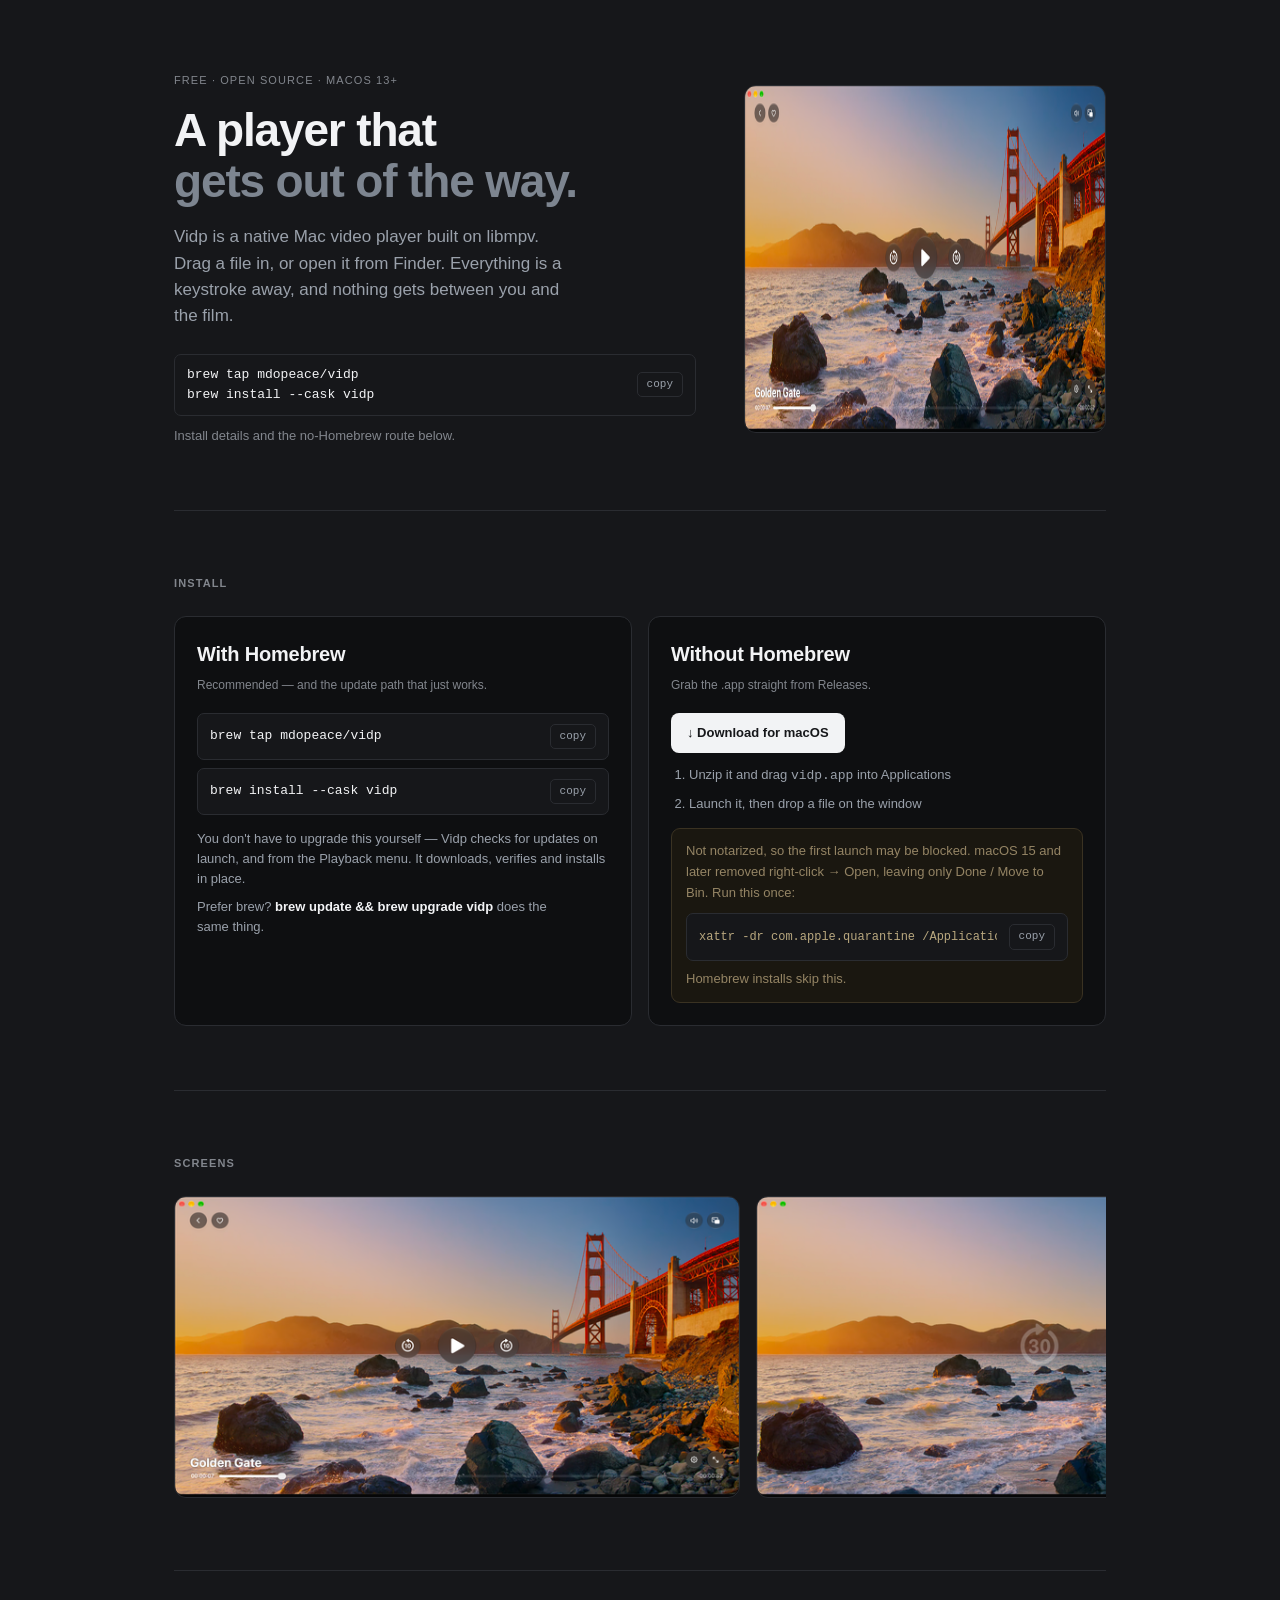
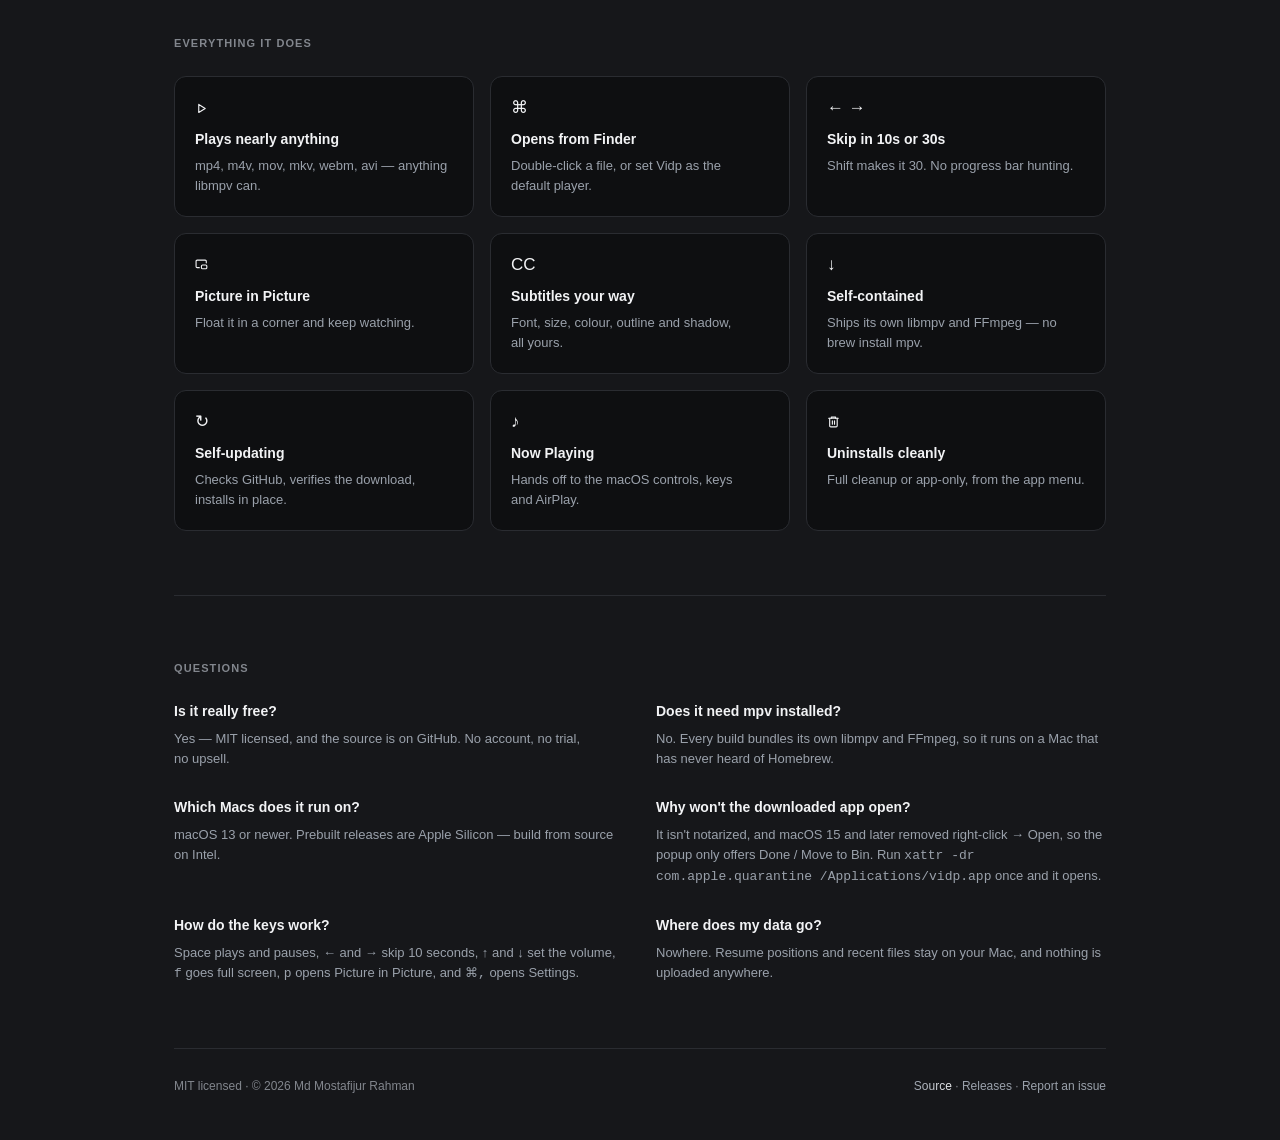
==== docs/index.html @ f97b8557 "Draw play and PiP glyphs as icons, at QuickTodo's 12.9px SVG size" ====
<!doctype html>
<html lang="en">
  <head>
    <meta charset="utf-8" />
    <meta name="viewport" content="width=device-width, initial-scale=1" />
    <title>Vidp — a video player built on libmpv</title>
    <meta
      name="description"
      content="Vidp is a free, open-source video player for macOS 13+. Keyboard-driven, built on libmpv, and it plays nearly anything mpv can. Native AppKit, no Electron."
    />
    <meta name="theme-color" content="#16171a" />
    <link rel="icon" href="icon.png" />
    <meta property="og:type" content="website" />
    <meta
      property="og:title"
      content="Vidp — a video player built on libmpv"
    />
    <meta
      property="og:description"
      content="Native AppKit video player for macOS. Drag a file in, or open it from Finder. mp4, mkv, webm, mov, avi."
    />
    <meta
      property="og:image"
      content="https://mdopeace.github.io/vidp/social.png"
    />
    <meta property="og:image:width" content="1200" />
    <meta property="og:image:height" content="630" />
    <meta
      name="twitter:image"
      content="https://mdopeace.github.io/vidp/social.png"
    />
    <meta name="twitter:card" content="summary_large_image" />
    <style>
      :root {
        --bg: #16171a;
        --panel: #0e0f11;
        --line: #2a2c31;
        --text: #f2f3f5;
        --muted: #9aa1ab;
        --faint: #82868d; /* 4.84:1 on --bg */
        --amber-bg: #1a1710;
        --amber-line: #3a3222;
        --amber: #948464; /* 4.89:1 on --amber-bg */
        --maxw: 980px;
      }
      * {
        box-sizing: border-box;
      }
      html {
        -webkit-text-size-adjust: 100%;
      }
      body {
        margin: 0;
        background: var(--bg);
        color: var(--text);
        font-family:
          -apple-system, BlinkMacSystemFont, "SF Pro Text", "Helvetica Neue",
          sans-serif;
        font-size: 16px;
        line-height: 1.55;
        -webkit-font-smoothing: antialiased;
      }
      .wrap {
        max-width: var(--maxw);
        margin: 0 auto;
        padding: 0 24px;
      }
      section {
        padding: 64px 0;
        border-top: 1px solid var(--line);
      }
      .lbl {
        font-size: 11px;
        font-weight: 600;
        text-transform: uppercase;
        letter-spacing: 0.1em;
        color: var(--faint);
        margin: 0 0 24px;
      }
      h1 {
        font-size: clamp(32px, 5vw, 46px);
        font-weight: 700;
        letter-spacing: -0.025em;
        line-height: 1.1;
        margin: 0;
      }
      /* The line break is the design: "A player that" white, "gets out of the
     way." grey, each on its own line. Forcing it at the <em> also keeps the
     colour change aligned with the break. */
      h1 em {
        display: block;
        font-style: normal;
        color: #7d8590;
      }
      /* Headlines get balanced; body copy gets pretty. Short paragraphs (tile
     and FAQ blurbs) would look cramped if forced to balance. */
      p,
      li {
        text-wrap: pretty;
      }
      code {
        overflow-wrap: anywhere;
      }
      h2 {
        font-size: 20px;
        font-weight: 650;
        margin: 0 0 6px;
        letter-spacing: -0.01em;
      }
      code,
      .cmd {
        font-family: ui-monospace, SFMono-Regular, Menlo, monospace;
      }

      /* hero */
      .hero {
        display: flex;
        gap: 48px;
        align-items: center;
        padding: 72px 0 64px;
      }
      .hero-copy {
        flex: 1.1;
        min-width: 0;
      }
      .hero-shot {
        flex: 0 1 auto;
        min-width: 0;
      }
      .eyebrow {
        font-size: 11px;
        text-transform: uppercase;
        letter-spacing: 0.1em;
        color: var(--faint);
        margin: 0 0 16px;
      }
      .sub {
        font-size: 17px;
        color: var(--muted);
        margin: 18px 0 0;
        max-width: 42ch;
      }
      .shot {
        background: var(--panel);
        border: 1px solid var(--line);
        border-radius: 12px;
        overflow: hidden;
      }
      .shot img {
        display: block;
        width: 100%;
        height: auto;
        max-width: 360px;
        margin: 0 auto;
      }

      /* install */
      .install {
        display: grid;
        grid-template-columns: 1fr 1fr;
        gap: 16px;
      }
      .card {
        background: var(--panel);
        border: 1px solid var(--line);
        border-radius: 12px;
        padding: 22px;
        /* Grid items default to min-width:auto, which locks the track to the
       nowrap command's width and pushes the card past the viewport. */
        min-width: 0;
      }
      .card .tag {
        font-size: 12px;
        color: var(--faint);
        margin: 0 0 18px;
      }
      .cmd {
        background: var(--bg);
        border: 1px solid var(--line);
        border-radius: 7px;
        padding: 10px 12px;
        font-size: 13px;
        color: var(--text);
        display: flex;
        align-items: center;
        justify-content: space-between;
        gap: 12px;
        margin-bottom: 8px;
      }
      .cmd pre {
        margin: 0;
        min-width: 0;
        overflow-x: auto;
        white-space: pre;
        scrollbar-width: thin;
      }
      .cmd code {
        overflow-x: auto;
        white-space: pre;
        min-width: 0;
        scrollbar-width: thin;
      }
      .cmd code::-webkit-scrollbar {
        height: 4px;
      }
      .cmd code::-webkit-scrollbar-thumb {
        background: var(--line);
        border-radius: 2px;
      }
      .copy {
        font: inherit;
        font-size: 11px;
        color: var(--muted);
        background: none;
        border: 1px solid var(--line);
        border-radius: 5px;
        padding: 3px 9px;
        cursor: pointer;
        flex: none;
      }
      .copy:hover {
        color: var(--text);
        border-color: var(--faint);
      }
      .copy.done {
        color: #3fb950;
        border-color: #2c4a32;
      }
      .copy.failed {
        color: var(--amber);
        border-color: var(--amber-line);
      }
      .btn {
        display: inline-flex;
        align-items: center;
        gap: 8px;
        background: var(--text);
        color: var(--bg);
        font-size: 13px;
        font-weight: 600;
        text-decoration: none;
        padding: 10px 16px;
        border-radius: 8px;
      }
      .btn:hover {
        opacity: 0.85;
      }
      .steps {
        font-size: 13px;
        color: var(--muted);
        margin: 12px 0 0;
        padding-left: 18px;
      }
      .steps li {
        margin-bottom: 8px;
      }
      .note {
        font-size: 13px;
        color: var(--amber);
        background: var(--amber-bg);
        border: 1px solid var(--amber-line);
        border-radius: 9px;
        padding: 12px 14px;
        margin: 14px 0 0;
        line-height: 1.6;
      }
      .note code {
        color: #b9a87f;
        font-size: 12px;
      }

      /* gallery */
      .strip {
        display: flex;
        gap: 16px;
        overflow-x: auto;
        scroll-snap-type: x mandatory;
        padding-bottom: 8px;
        scrollbar-width: thin;
      }
      .strip::-webkit-scrollbar {
        height: 6px;
      }
      .strip::-webkit-scrollbar-thumb {
        background: var(--line);
        border-radius: 3px;
      }
      .frame {
        flex: 0 0 auto;
        background: var(--panel);
        border: 1px solid var(--line);
        border-radius: 12px;
        scroll-snap-align: center;
        overflow: hidden;
        width: auto;
      }
      .frame img {
        display: block;
        height: 300px;
        width: auto;
      }

      /* features */
      .grid {
        display: grid;
        grid-template-columns: repeat(3, 1fr);
        gap: 16px;
      }
      .tile {
        background: var(--panel);
        border: 1px solid var(--line);
        border-radius: 12px;
        padding: 20px;
      }
      .tile .glyph {
        font-size: 17px;
        /* Fixed height so the SVG glyphs put their heading on the same line
           as the text ones, which fill the font's line box instead. */
        height: 22px;
        display: flex;
        align-items: center;
      }
      .tile h3 {
        font-size: 14px;
        font-weight: 600;
        margin: 10px 0 0;
      }
      .tile p {
        font-size: 13px;
        color: var(--muted);
        margin: 5px 0 0;
      }
      .tile .glyph svg {
        display: block;
        line-height: 1;
      }

      /* faq */
      .faq {
        display: grid;
        grid-template-columns: 1fr 1fr;
        gap: 28px 32px;
      }
      .faq h3 {
        font-size: 14px;
        font-weight: 600;
        margin: 0 0 6px;
      }
      .faq p {
        font-size: 13px;
        color: var(--muted);
        margin: 0;
      }

      /* footer */
      footer {
        border-top: 1px solid var(--line);
        padding: 28px 0 48px;
        font-size: 12px;
        color: var(--faint);
        display: flex;
        justify-content: space-between;
        gap: 16px;
        flex-wrap: wrap;
      }
      footer a {
        color: var(--muted);
        text-decoration: none;
      }
      footer a:hover {
        color: var(--text);
      }
      @media (prefers-reduced-motion: no-preference) {
        footer a.shine {
          background: linear-gradient(
            90deg,
            var(--muted),
            var(--text),
            var(--muted)
          );
          background-size: 220% 100%;
          -webkit-background-clip: text;
          background-clip: text;
          color: transparent;
          animation: shine 4s linear infinite;
        }
        /* background-position % resolve against (container - image) = -120% here,
       so -220% fell short and the loop restarted early. 183.33% is exactly one
       220% image width, so the cycle closes. */
        @keyframes shine {
          from {
            background-position: 183.33% 0;
          }
          to {
            background-position: 0 0;
          }
        }
      }

      /* 650px is the copy column's height, so both hero columns end level. */
      @media (min-width: 1001px) {
        .shot img {
          height: 346px;
          width: auto;
        }
      }
      /* Tablet keeps the desktop's two-column hero — stacking it looked wrong, and
     it halved the description to four narrow lines. Only the gap and the shot
     shrink, so the copy keeps its width. */
      @media (max-width: 1000px) and (min-width: 721px) {
        .hero {
          gap: 32px;
        }
        .shot img {
          max-width: 260px;
        }
        .sub {
          max-width: 52ch;
        }
      }
      @media (max-width: 720px) {
        .hero {
          flex-direction: column;
          align-items: stretch;
          gap: 32px;
        }
        .shot img {
          max-width: none;
        }
        .sub {
          max-width: 34ch;
        }
      }
      @media (max-width: 860px) {
        .grid {
          grid-template-columns: 1fr 1fr;
        }
      }
      @media (max-width: 560px) {
        .install,
        .grid,
        .faq {
          grid-template-columns: 1fr;
        }
      }
    </style>
  </head>
  <body>
    <div class="wrap">
      <div class="hero">
        <div class="hero-copy">
          <p class="eyebrow">Free · Open source · macOS 13+</p>
          <h1>A player that <em>gets out of the way.</em></h1>
          <p class="sub">
            Vidp is a native Mac video player built on libmpv. Drag a file in,
            or open it from Finder. Everything is a keystroke away, and nothing
            gets between you and the film.
          </p>
          <div class="cmd" style="margin-top: 24px">
            <pre><code>brew tap mdopeace/vidp
brew install --cask vidp</code></pre>
            <button
              class="copy"
              data-copy="brew tap mdopeace/vidp
brew install --cask vidp"
              aria-live="polite"
            >
              copy
            </button>
          </div>
          <p style="font-size: 13px; color: var(--faint); margin: 10px 0 0">
            Install details and the no-Homebrew route below.
          </p>
        </div>
        <div class="hero-shot">
          <div class="shot">
            <img
              src="screenshots/playing.png"
              width="600"
              height="319"
              alt="Vidp playing a video, with the film title and a 30-second skip indicator above the transport controls, and a progress bar along the bottom"
            />
          </div>
        </div>
      </div>

      <section id="install">
        <h2 class="lbl">Install</h2>
        <div class="install">
          <div class="card">
            <h2>With Homebrew</h2>
            <p class="tag">
              Recommended — and the update path that just works.
            </p>
            <div class="cmd">
              <code>brew tap mdopeace/vidp</code>
              <button
                class="copy"
                data-copy="brew tap mdopeace/vidp"
                aria-live="polite"
              >
                copy
              </button>
            </div>
            <div class="cmd">
              <code>brew install --cask vidp</code>
              <button
                class="copy"
                data-copy="brew install --cask vidp"
                aria-live="polite"
              >
                copy
              </button>
            </div>
            <p style="font-size: 13px; color: var(--muted); margin: 14px 0 0">
              You don't have to upgrade this yourself — Vidp checks for updates
              on launch, and from the Playback menu. It downloads, verifies and
              installs in place.
            </p>
            <p style="font-size: 13px; color: var(--muted); margin: 8px 0 0">
              Prefer brew?
              <b style="color: var(--text)"
                >brew update &amp;&amp; brew upgrade vidp</b
              >
              does the same thing.
            </p>
          </div>
          <div class="card">
            <h2>Without Homebrew</h2>
            <p class="tag">Grab the .app straight from Releases.</p>
            <a
              class="btn"
              href="https://github.com/mdopeace/vidp/releases/latest/download/vidp.app.zip"
              >↓ Download for macOS</a
            >
            <ol class="steps">
              <li>
                Unzip it and drag <code>vidp.app</code> into Applications
              </li>
              <li>Launch it, then drop a file on the window</li>
            </ol>
            <div class="note">
              Not notarized, so the first launch may be blocked. macOS 15 and
              later removed right-click → Open, leaving only Done / Move to Bin.
              Run this once:
              <div class="cmd" style="margin-top: 10px">
                <pre><code>xattr -dr com.apple.quarantine /Applications/vidp.app</code></pre>
                <button
                  class="copy"
                  data-copy="xattr -dr com.apple.quarantine /Applications/vidp.app"
                  aria-live="polite"
                >
                  copy
                </button>
              </div>
              Homebrew installs skip this.
            </div>
          </div>
        </div>
      </section>

      <section id="screens">
        <h2 class="lbl">Screens</h2>
        <div
          class="strip"
          tabindex="0"
          role="region"
          aria-label="Screenshots, scroll horizontally"
        >
          <div class="frame">
            <img
              src="screenshots/playing.png"
              width="600"
              height="319"
              loading="lazy"
              alt="A video playing, with the transport controls and the film title and year at the bottom left"
            />
          </div>
          <div class="frame">
            <img
              src="screenshots/skip.png"
              width="600"
              height="319"
              loading="lazy"
              alt="A 30-second skip indicator above the play button after pressing shift and the right arrow"
            />
          </div>
          <div class="frame">
            <img
              src="screenshots/skip10.png"
              width="600"
              height="319"
              loading="lazy"
              alt="A 10-second skip indicator over the video after pressing the right arrow"
            />
          </div>
          <div class="frame">
            <img
              src="screenshots/volume.png"
              width="600"
              height="319"
              loading="lazy"
              alt="A speaker icon and 100% above the transport controls after pressing the up arrow"
            />
          </div>
          <div class="frame">
            <img
              src="screenshots/mute.png"
              width="600"
              height="319"
              loading="lazy"
              alt="A crossed-out speaker icon over the video after muting the volume"
            />
          </div>
          <div class="frame">
            <img
              src="screenshots/settings.png"
              width="600"
              height="319"
              loading="lazy"
              alt="The Settings sheet over the video, with On-Screen Display and Subtitles sections for font, style, size, colour, outline and shadow"
            />
          </div>
        </div>
      </section>

      <section id="features">
        <h2 class="lbl">Everything it does</h2>
        <div class="grid">
          <div class="tile">
            <div class="glyph">
              <svg
                width="12.9"
                height="12.9"
                viewBox="0 0 24 24"
                fill="none"
                stroke="currentColor"
                stroke-width="2.1"
                stroke-linecap="round"
                stroke-linejoin="round"
                aria-hidden="true"
              >
                <path d="M7 4.5v15l12-7.5z" />
              </svg>
            </div>
            <h3>Plays nearly anything</h3>
            <p>mp4, m4v, mov, mkv, webm, avi — anything libmpv can.</p>
          </div>
          <div class="tile">
            <div class="glyph">⌘</div>
            <h3>Opens from Finder</h3>
            <p>Double-click a file, or set Vidp as the default player.</p>
          </div>
          <div class="tile">
            <div class="glyph">← →</div>
            <h3>Skip in 10s or 30s</h3>
            <p>Shift makes it 30. No progress bar hunting.</p>
          </div>
          <div class="tile">
            <div class="glyph">
              <svg
                width="12.9"
                height="12.9"
                viewBox="0 0 24 24"
                fill="none"
                stroke="currentColor"
                stroke-width="2.1"
                stroke-linecap="round"
                stroke-linejoin="round"
                aria-hidden="true"
              >
                <path d="M21 9V6a2 2 0 0 0-2-2H4a2 2 0 0 0-2 2v10a2 2 0 0 0 2 2h4" />
                <rect width="10" height="7" x="12" y="13" rx="2" />
              </svg>
            </div>
            <h3>Picture in Picture</h3>
            <p>Float it in a corner and keep watching.</p>
          </div>
          <div class="tile">
            <div class="glyph">CC</div>
            <h3>Subtitles your way</h3>
            <p>Font, size, colour, outline and shadow, all yours.</p>
          </div>
          <div class="tile">
            <div class="glyph">↓</div>
            <h3>Self-contained</h3>
            <p>Ships its own libmpv and FFmpeg — no brew install mpv.</p>
          </div>
          <div class="tile">
            <div class="glyph">↻</div>
            <h3>Self-updating</h3>
            <p>Checks GitHub, verifies the download, installs in place.</p>
          </div>
          <div class="tile">
            <div class="glyph">♪</div>
            <h3>Now Playing</h3>
            <p>Hands off to the macOS controls, keys and AirPlay.</p>
          </div>
          <div class="tile">
            <div class="glyph">
              <svg
                width="12.9"
                height="12.9"
                viewBox="0 0 24 24"
                fill="none"
                stroke="currentColor"
                stroke-width="2.1"
                stroke-linecap="round"
                stroke-linejoin="round"
                aria-hidden="true"
              >
                <path d="M3 6h18" />
                <path d="M8 6V4h8v2" />
                <path d="M19 6v14a2 2 0 0 1-2 2H7a2 2 0 0 1-2-2V6" />
                <path d="M10 11v6M14 11v6" />
              </svg>
            </div>
            <h3>Uninstalls cleanly</h3>
            <p>Full cleanup or app-only, from the app menu.</p>
          </div>
        </div>
      </section>

      <section id="faq">
        <h2 class="lbl">Questions</h2>
        <div class="faq">
          <div>
            <h3>Is it really free?</h3>
            <p>
              Yes — MIT licensed, and the source is on GitHub. No account, no
              trial, no upsell.
            </p>
          </div>
          <div>
            <h3>Does it need mpv installed?</h3>
            <p>
              No. Every build bundles its own libmpv and FFmpeg, so it runs on a
              Mac that has never heard of Homebrew.
            </p>
          </div>
          <div>
            <h3>Which Macs does it run on?</h3>
            <p>
              macOS 13 or newer. Prebuilt releases are Apple Silicon — build
              from source on Intel.
            </p>
          </div>
          <div>
            <h3>Why won't the downloaded app open?</h3>
            <p>
              It isn't notarized, and macOS 15 and later removed right-click →
              Open, so the popup only offers Done / Move to Bin. Run
              <code
                >xattr -dr com.apple.quarantine
                /Applications/vidp.app</code
              >
              once and it opens.
            </p>
          </div>
          <div>
            <h3>How do the keys work?</h3>
            <p>
              Space plays and pauses, ← and → skip 10 seconds, ↑ and ↓ set the
              volume, <code>f</code> goes full screen, <code>p</code> opens
              Picture in Picture, and <code>⌘,</code> opens Settings.
            </p>
          </div>
          <div>
            <h3>Where does my data go?</h3>
            <p>
              Nowhere. Resume positions and recent files stay on your Mac, and
              nothing is uploaded anywhere.
            </p>
          </div>
        </div>
      </section>

      <footer>
        <span>MIT licensed · © 2026 Md Mostafijur Rahman</span>
        <span>
          <a class="shine" href="https://github.com/mdopeace/vidp">Source</a>
          ·
          <a href="https://github.com/mdopeace/vidp/releases">Releases</a>
          ·
          <a href="https://github.com/mdopeace/vidp/issues">Report an issue</a>
        </span>
      </footer>
    </div>

    <script>
      document.querySelectorAll(".copy").forEach(function (btn) {
        // Captured once, not per click: reading it inside the handler would capture
        // the feedback text on a second click and never restore the label.
        var label = btn.textContent;
        btn.addEventListener("click", function () {
          var flash = function (text, cls) {
            btn.textContent = text;
            btn.classList.add(cls);
            setTimeout(function () {
              btn.textContent = label;
              btn.classList.remove(cls);
            }, 1400);
          };
          var ok = function () {
            flash("copied", "done");
          };
          // writeText rejects when the clipboard permission is denied or the document
          // isn't focused, which the presence of navigator.clipboard does not rule out.
          var no = function () {
            flash("press ⌘C", "failed");
          };
          if (navigator.clipboard)
            navigator.clipboard.writeText(btn.dataset.copy).then(ok).catch(no);
          else no();
        });
      });
    </script>
  </body>
</html>
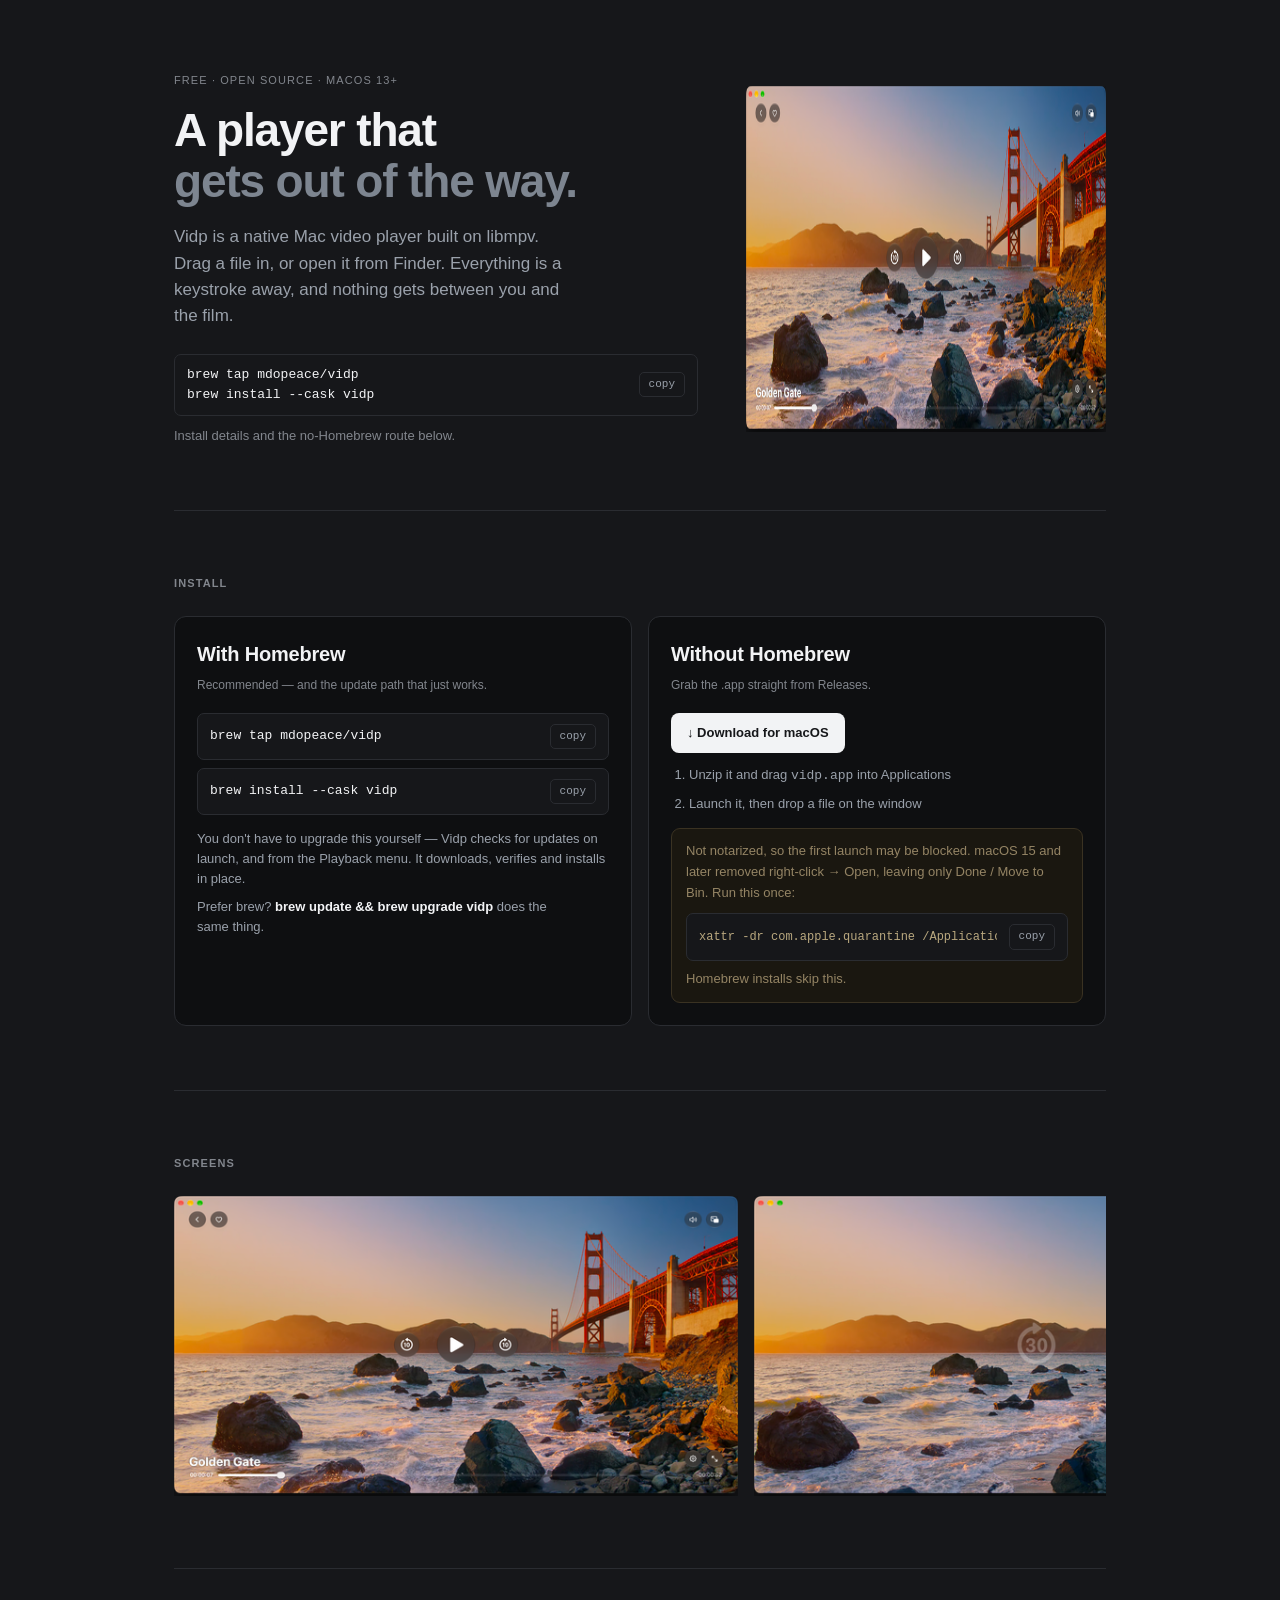
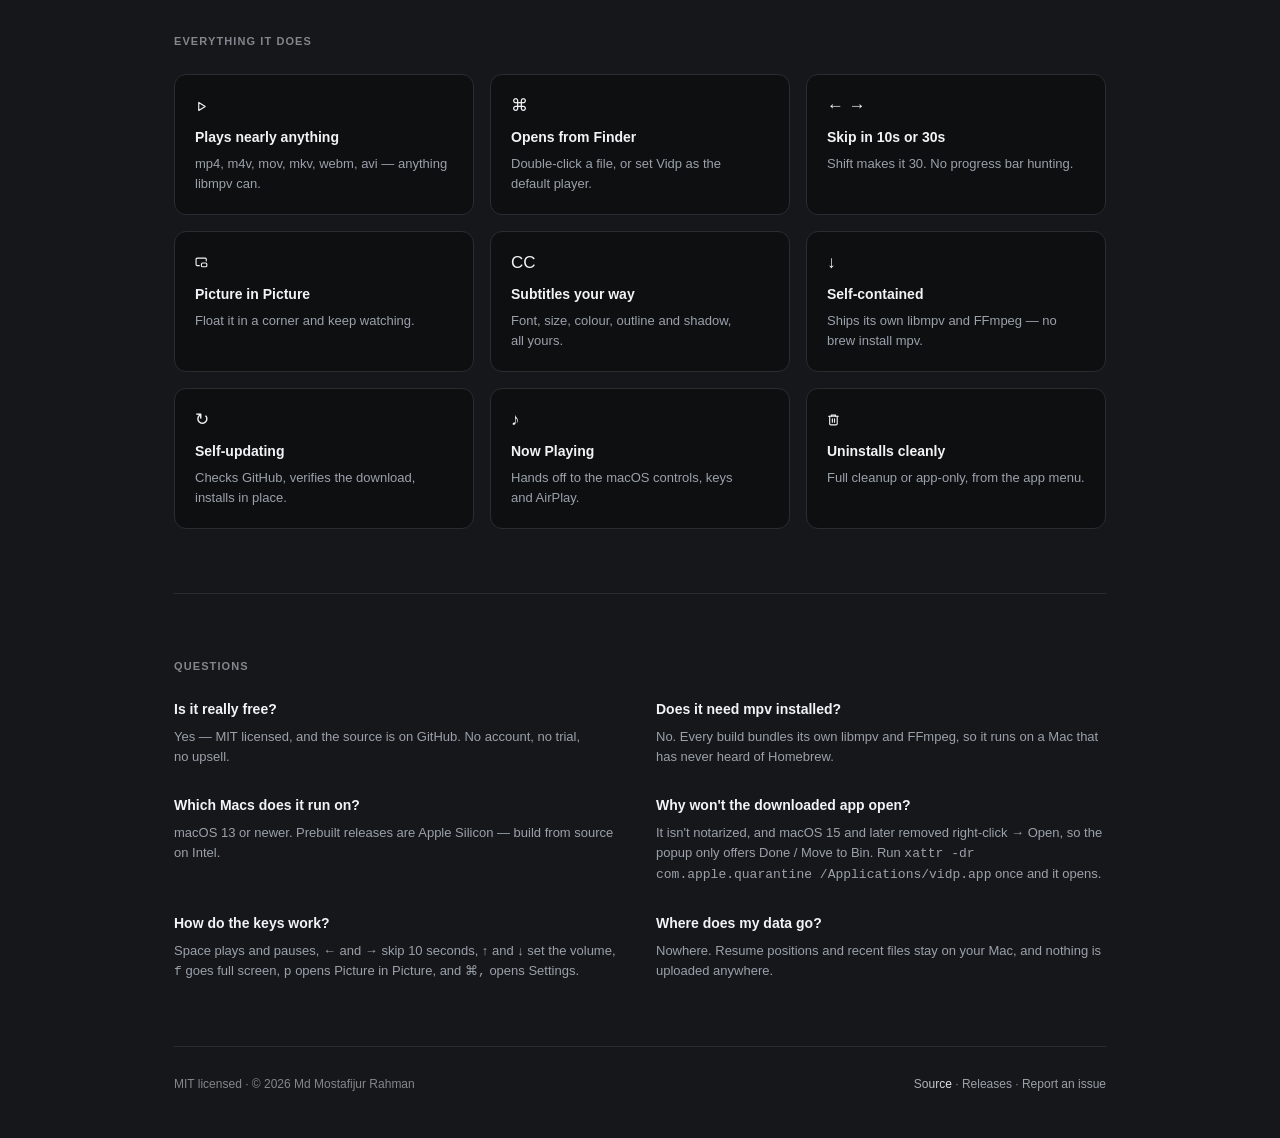
==== commit 1263d2e0: "Strip bg, border and radius from the image containers" ====
--- a/docs/index.html
+++ b/docs/index.html
@@ -141,9 +141,6 @@
         max-width: 42ch;
       }
       .shot {
-        background: var(--panel);
-        border: 1px solid var(--line);
-        border-radius: 12px;
         overflow: hidden;
       }
       .shot img {
@@ -287,9 +284,6 @@
       }
       .frame {
         flex: 0 0 auto;
-        background: var(--panel);
-        border: 1px solid var(--line);
-        border-radius: 12px;
         scroll-snap-align: center;
         overflow: hidden;
         width: auto;
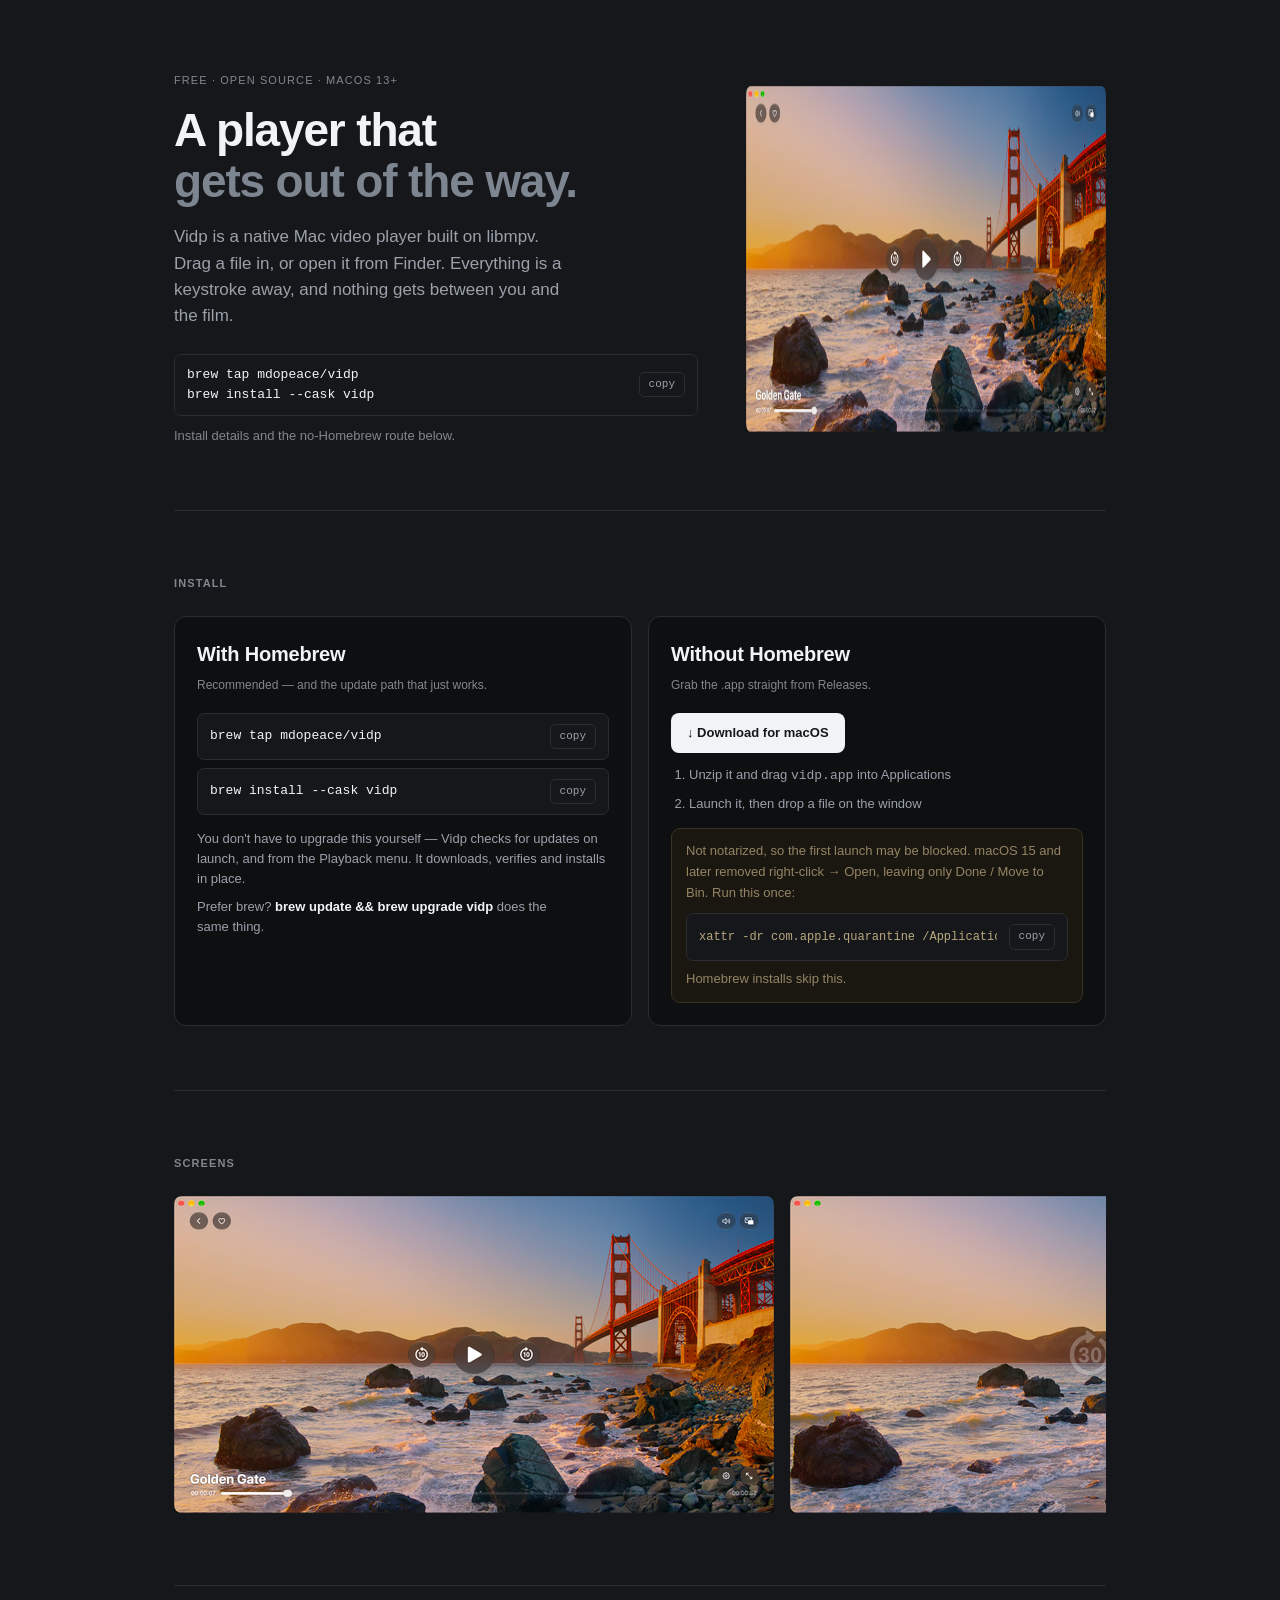
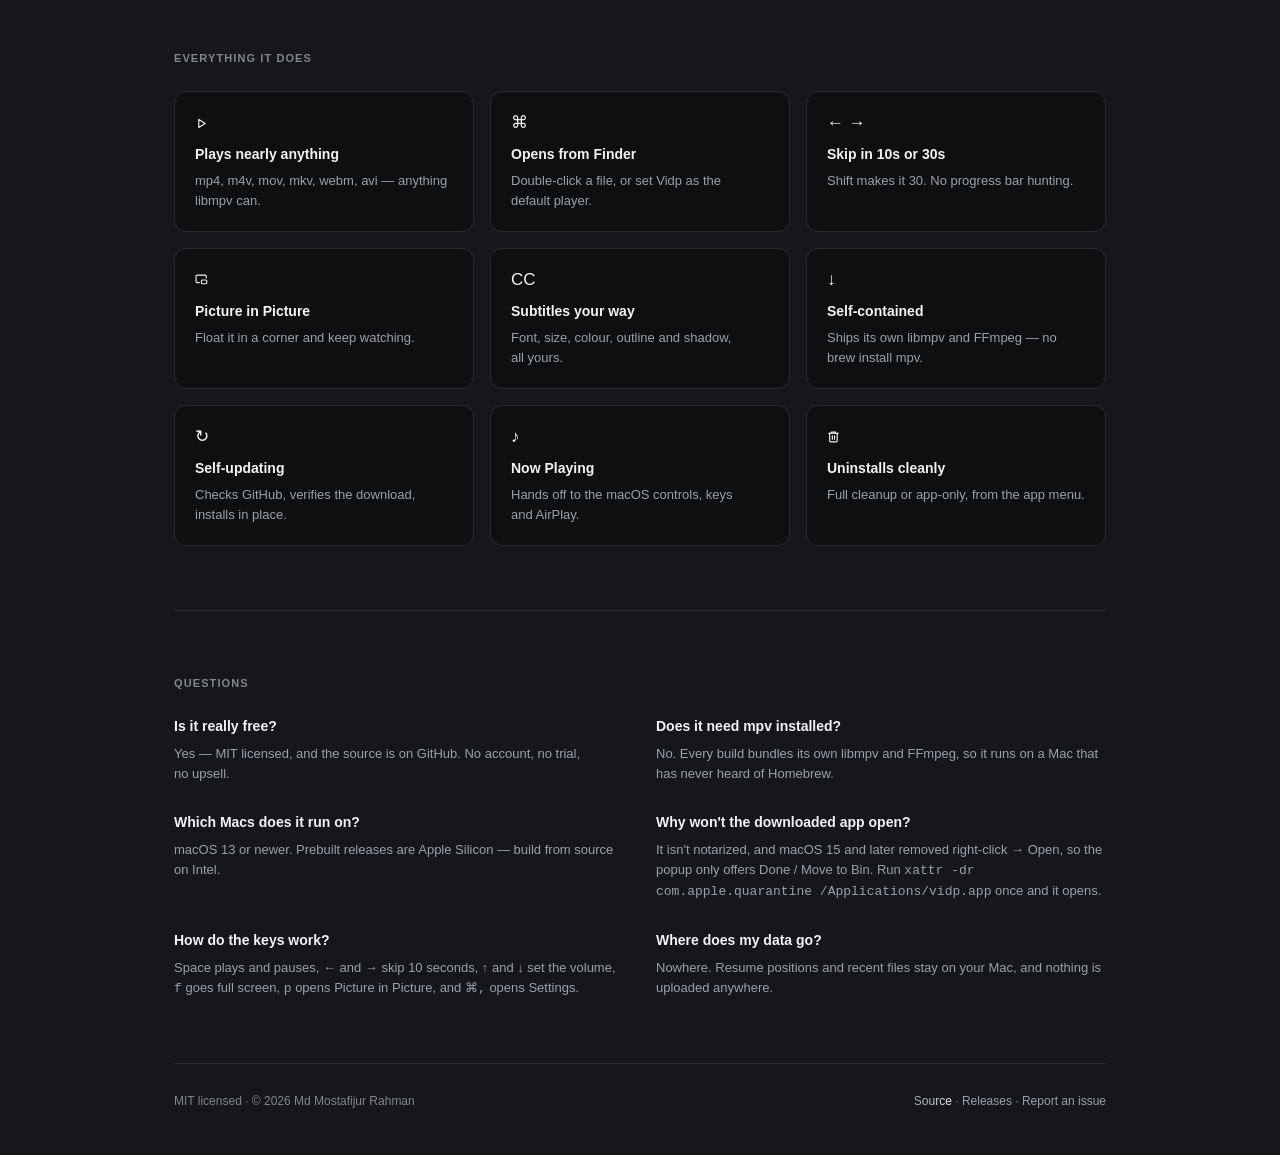
==== commit 36d7a5ce: "Drop the shadow strip from the crops, and size screens images at natural size The alpha>128 crop kep" ====
--- a/docs/index.html
+++ b/docs/index.html
@@ -290,8 +290,8 @@
       }
       .frame img {
         display: block;
-        height: 300px;
         width: auto;
+        height: auto;
       }
 
       /* features */
@@ -471,7 +471,7 @@
             <img
               src="screenshots/playing.png"
               width="600"
-              height="319"
+              height="317"
               alt="Vidp playing a video, with the film title and a 30-second skip indicator above the transport controls, and a progress bar along the bottom"
             />
           </div>
@@ -565,7 +565,7 @@
             <img
               src="screenshots/playing.png"
               width="600"
-              height="319"
+              height="317"
               loading="lazy"
               alt="A video playing, with the transport controls and the film title and year at the bottom left"
             />
@@ -574,7 +574,7 @@
             <img
               src="screenshots/skip.png"
               width="600"
-              height="319"
+              height="317"
               loading="lazy"
               alt="A 30-second skip indicator above the play button after pressing shift and the right arrow"
             />
@@ -583,7 +583,7 @@
             <img
               src="screenshots/skip10.png"
               width="600"
-              height="319"
+              height="317"
               loading="lazy"
               alt="A 10-second skip indicator over the video after pressing the right arrow"
             />
@@ -592,7 +592,7 @@
             <img
               src="screenshots/volume.png"
               width="600"
-              height="319"
+              height="317"
               loading="lazy"
               alt="A speaker icon and 100% above the transport controls after pressing the up arrow"
             />
@@ -601,7 +601,7 @@
             <img
               src="screenshots/mute.png"
               width="600"
-              height="319"
+              height="317"
               loading="lazy"
               alt="A crossed-out speaker icon over the video after muting the volume"
             />
@@ -610,7 +610,7 @@
             <img
               src="screenshots/settings.png"
               width="600"
-              height="319"
+              height="317"
               loading="lazy"
               alt="The Settings sheet over the video, with On-Screen Display and Subtitles sections for font, style, size, colour, outline and shadow"
             />
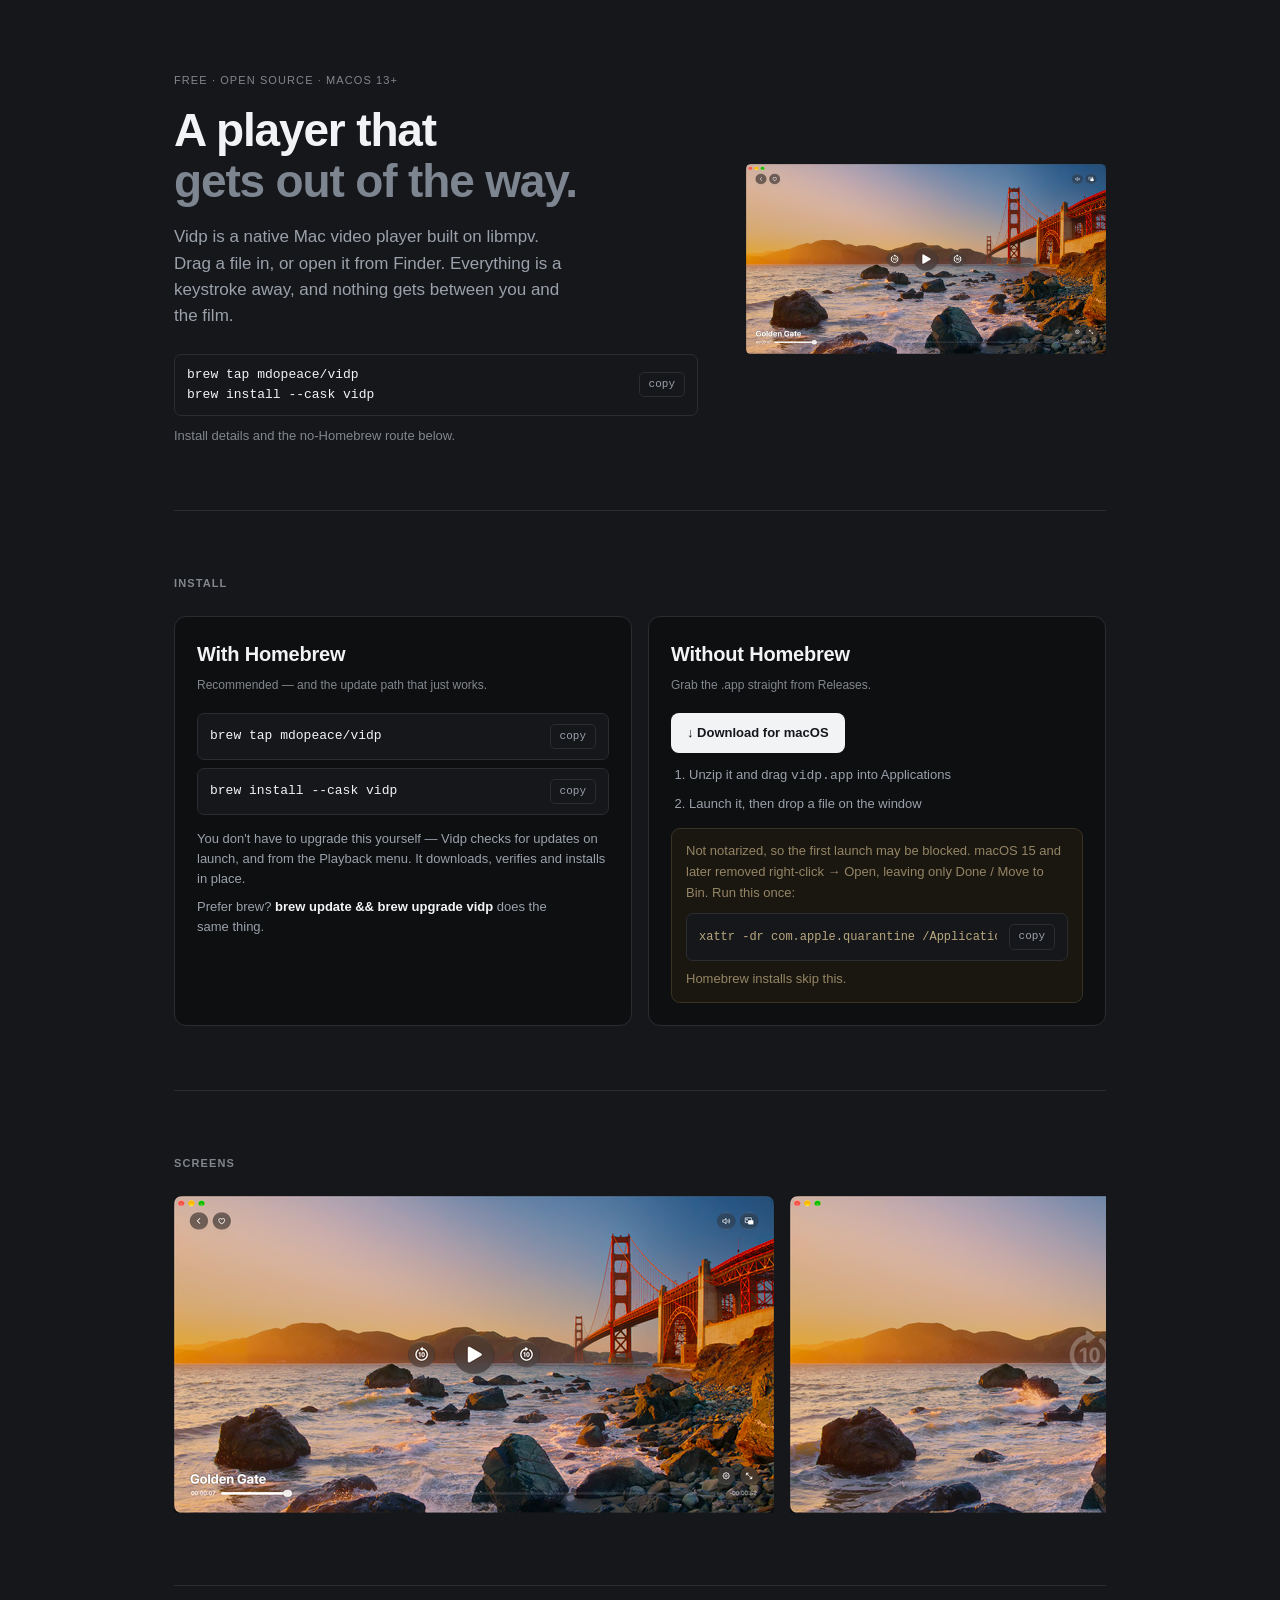
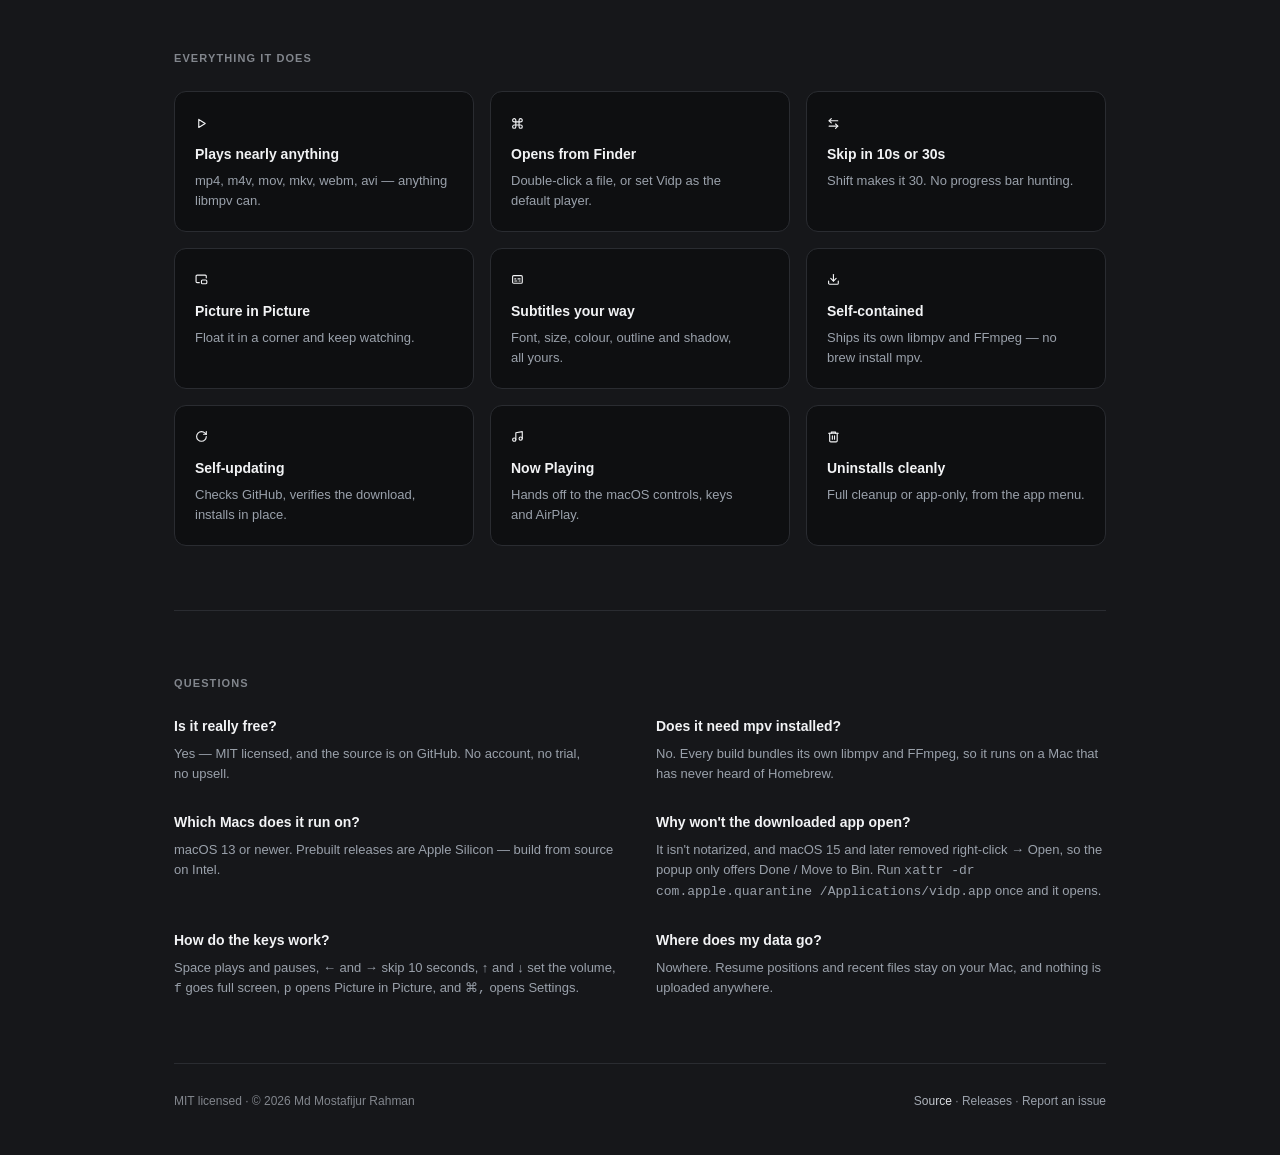
==== commit 91d0e325: "Split the page into separate HTML, CSS and JS files, auto-size the hero, and unify the grid icons - " ====
--- a/docs/index.html
+++ b/docs/index.html
@@ -30,414 +30,7 @@
       content="https://mdopeace.github.io/vidp/social.png"
     />
     <meta name="twitter:card" content="summary_large_image" />
-    <style>
-      :root {
-        --bg: #16171a;
-        --panel: #0e0f11;
-        --line: #2a2c31;
-        --text: #f2f3f5;
-        --muted: #9aa1ab;
-        --faint: #82868d; /* 4.84:1 on --bg */
-        --amber-bg: #1a1710;
-        --amber-line: #3a3222;
-        --amber: #948464; /* 4.89:1 on --amber-bg */
-        --maxw: 980px;
-      }
-      * {
-        box-sizing: border-box;
-      }
-      html {
-        -webkit-text-size-adjust: 100%;
-      }
-      body {
-        margin: 0;
-        background: var(--bg);
-        color: var(--text);
-        font-family:
-          -apple-system, BlinkMacSystemFont, "SF Pro Text", "Helvetica Neue",
-          sans-serif;
-        font-size: 16px;
-        line-height: 1.55;
-        -webkit-font-smoothing: antialiased;
-      }
-      .wrap {
-        max-width: var(--maxw);
-        margin: 0 auto;
-        padding: 0 24px;
-      }
-      section {
-        padding: 64px 0;
-        border-top: 1px solid var(--line);
-      }
-      .lbl {
-        font-size: 11px;
-        font-weight: 600;
-        text-transform: uppercase;
-        letter-spacing: 0.1em;
-        color: var(--faint);
-        margin: 0 0 24px;
-      }
-      h1 {
-        font-size: clamp(32px, 5vw, 46px);
-        font-weight: 700;
-        letter-spacing: -0.025em;
-        line-height: 1.1;
-        margin: 0;
-      }
-      /* The line break is the design: "A player that" white, "gets out of the
-     way." grey, each on its own line. Forcing it at the <em> also keeps the
-     colour change aligned with the break. */
-      h1 em {
-        display: block;
-        font-style: normal;
-        color: #7d8590;
-      }
-      /* Headlines get balanced; body copy gets pretty. Short paragraphs (tile
-     and FAQ blurbs) would look cramped if forced to balance. */
-      p,
-      li {
-        text-wrap: pretty;
-      }
-      code {
-        overflow-wrap: anywhere;
-      }
-      h2 {
-        font-size: 20px;
-        font-weight: 650;
-        margin: 0 0 6px;
-        letter-spacing: -0.01em;
-      }
-      code,
-      .cmd {
-        font-family: ui-monospace, SFMono-Regular, Menlo, monospace;
-      }
-
-      /* hero */
-      .hero {
-        display: flex;
-        gap: 48px;
-        align-items: center;
-        padding: 72px 0 64px;
-      }
-      .hero-copy {
-        flex: 1.1;
-        min-width: 0;
-      }
-      .hero-shot {
-        flex: 0 1 auto;
-        min-width: 0;
-      }
-      .eyebrow {
-        font-size: 11px;
-        text-transform: uppercase;
-        letter-spacing: 0.1em;
-        color: var(--faint);
-        margin: 0 0 16px;
-      }
-      .sub {
-        font-size: 17px;
-        color: var(--muted);
-        margin: 18px 0 0;
-        max-width: 42ch;
-      }
-      .shot {
-        overflow: hidden;
-      }
-      .shot img {
-        display: block;
-        width: 100%;
-        height: auto;
-        max-width: 360px;
-        margin: 0 auto;
-      }
-
-      /* install */
-      .install {
-        display: grid;
-        grid-template-columns: 1fr 1fr;
-        gap: 16px;
-      }
-      .card {
-        background: var(--panel);
-        border: 1px solid var(--line);
-        border-radius: 12px;
-        padding: 22px;
-        /* Grid items default to min-width:auto, which locks the track to the
-       nowrap command's width and pushes the card past the viewport. */
-        min-width: 0;
-      }
-      .card .tag {
-        font-size: 12px;
-        color: var(--faint);
-        margin: 0 0 18px;
-      }
-      .cmd {
-        background: var(--bg);
-        border: 1px solid var(--line);
-        border-radius: 7px;
-        padding: 10px 12px;
-        font-size: 13px;
-        color: var(--text);
-        display: flex;
-        align-items: center;
-        justify-content: space-between;
-        gap: 12px;
-        margin-bottom: 8px;
-      }
-      .cmd pre {
-        margin: 0;
-        min-width: 0;
-        overflow-x: auto;
-        white-space: pre;
-        scrollbar-width: thin;
-      }
-      .cmd code {
-        overflow-x: auto;
-        white-space: pre;
-        min-width: 0;
-        scrollbar-width: thin;
-      }
-      .cmd code::-webkit-scrollbar {
-        height: 4px;
-      }
-      .cmd code::-webkit-scrollbar-thumb {
-        background: var(--line);
-        border-radius: 2px;
-      }
-      .copy {
-        font: inherit;
-        font-size: 11px;
-        color: var(--muted);
-        background: none;
-        border: 1px solid var(--line);
-        border-radius: 5px;
-        padding: 3px 9px;
-        cursor: pointer;
-        flex: none;
-      }
-      .copy:hover {
-        color: var(--text);
-        border-color: var(--faint);
-      }
-      .copy.done {
-        color: #3fb950;
-        border-color: #2c4a32;
-      }
-      .copy.failed {
-        color: var(--amber);
-        border-color: var(--amber-line);
-      }
-      .btn {
-        display: inline-flex;
-        align-items: center;
-        gap: 8px;
-        background: var(--text);
-        color: var(--bg);
-        font-size: 13px;
-        font-weight: 600;
-        text-decoration: none;
-        padding: 10px 16px;
-        border-radius: 8px;
-      }
-      .btn:hover {
-        opacity: 0.85;
-      }
-      .steps {
-        font-size: 13px;
-        color: var(--muted);
-        margin: 12px 0 0;
-        padding-left: 18px;
-      }
-      .steps li {
-        margin-bottom: 8px;
-      }
-      .note {
-        font-size: 13px;
-        color: var(--amber);
-        background: var(--amber-bg);
-        border: 1px solid var(--amber-line);
-        border-radius: 9px;
-        padding: 12px 14px;
-        margin: 14px 0 0;
-        line-height: 1.6;
-      }
-      .note code {
-        color: #b9a87f;
-        font-size: 12px;
-      }
-
-      /* gallery */
-      .strip {
-        display: flex;
-        gap: 16px;
-        overflow-x: auto;
-        scroll-snap-type: x mandatory;
-        padding-bottom: 8px;
-        scrollbar-width: thin;
-      }
-      .strip::-webkit-scrollbar {
-        height: 6px;
-      }
-      .strip::-webkit-scrollbar-thumb {
-        background: var(--line);
-        border-radius: 3px;
-      }
-      .frame {
-        flex: 0 0 auto;
-        scroll-snap-align: center;
-        overflow: hidden;
-        width: auto;
-      }
-      .frame img {
-        display: block;
-        width: auto;
-        height: auto;
-      }
-
-      /* features */
-      .grid {
-        display: grid;
-        grid-template-columns: repeat(3, 1fr);
-        gap: 16px;
-      }
-      .tile {
-        background: var(--panel);
-        border: 1px solid var(--line);
-        border-radius: 12px;
-        padding: 20px;
-      }
-      .tile .glyph {
-        font-size: 17px;
-        /* Fixed height so the SVG glyphs put their heading on the same line
-           as the text ones, which fill the font's line box instead. */
-        height: 22px;
-        display: flex;
-        align-items: center;
-      }
-      .tile h3 {
-        font-size: 14px;
-        font-weight: 600;
-        margin: 10px 0 0;
-      }
-      .tile p {
-        font-size: 13px;
-        color: var(--muted);
-        margin: 5px 0 0;
-      }
-      .tile .glyph svg {
-        display: block;
-        line-height: 1;
-      }
-
-      /* faq */
-      .faq {
-        display: grid;
-        grid-template-columns: 1fr 1fr;
-        gap: 28px 32px;
-      }
-      .faq h3 {
-        font-size: 14px;
-        font-weight: 600;
-        margin: 0 0 6px;
-      }
-      .faq p {
-        font-size: 13px;
-        color: var(--muted);
-        margin: 0;
-      }
-
-      /* footer */
-      footer {
-        border-top: 1px solid var(--line);
-        padding: 28px 0 48px;
-        font-size: 12px;
-        color: var(--faint);
-        display: flex;
-        justify-content: space-between;
-        gap: 16px;
-        flex-wrap: wrap;
-      }
-      footer a {
-        color: var(--muted);
-        text-decoration: none;
-      }
-      footer a:hover {
-        color: var(--text);
-      }
-      @media (prefers-reduced-motion: no-preference) {
-        footer a.shine {
-          background: linear-gradient(
-            90deg,
-            var(--muted),
-            var(--text),
-            var(--muted)
-          );
-          background-size: 220% 100%;
-          -webkit-background-clip: text;
-          background-clip: text;
-          color: transparent;
-          animation: shine 4s linear infinite;
-        }
-        /* background-position % resolve against (container - image) = -120% here,
-       so -220% fell short and the loop restarted early. 183.33% is exactly one
-       220% image width, so the cycle closes. */
-        @keyframes shine {
-          from {
-            background-position: 183.33% 0;
-          }
-          to {
-            background-position: 0 0;
-          }
-        }
-      }
-
-      /* 650px is the copy column's height, so both hero columns end level. */
-      @media (min-width: 1001px) {
-        .shot img {
-          height: 346px;
-          width: auto;
-        }
-      }
-      /* Tablet keeps the desktop's two-column hero — stacking it looked wrong, and
-     it halved the description to four narrow lines. Only the gap and the shot
-     shrink, so the copy keeps its width. */
-      @media (max-width: 1000px) and (min-width: 721px) {
-        .hero {
-          gap: 32px;
-        }
-        .shot img {
-          max-width: 260px;
-        }
-        .sub {
-          max-width: 52ch;
-        }
-      }
-      @media (max-width: 720px) {
-        .hero {
-          flex-direction: column;
-          align-items: stretch;
-          gap: 32px;
-        }
-        .shot img {
-          max-width: none;
-        }
-        .sub {
-          max-width: 34ch;
-        }
-      }
-      @media (max-width: 860px) {
-        .grid {
-          grid-template-columns: 1fr 1fr;
-        }
-      }
-      @media (max-width: 560px) {
-        .install,
-        .grid,
-        .faq {
-          grid-template-columns: 1fr;
-        }
-      }
-    </style>
+    <link rel="stylesheet" href="style.css" />
   </head>
   <body>
     <div class="wrap">
@@ -576,15 +169,6 @@
               width="600"
               height="317"
               loading="lazy"
-              alt="A 30-second skip indicator above the play button after pressing shift and the right arrow"
-            />
-          </div>
-          <div class="frame">
-            <img
-              src="screenshots/skip10.png"
-              width="600"
-              height="317"
-              loading="lazy"
               alt="A 10-second skip indicator over the video after pressing the right arrow"
             />
           </div>
@@ -641,12 +225,45 @@
             <p>mp4, m4v, mov, mkv, webm, avi — anything libmpv can.</p>
           </div>
           <div class="tile">
-            <div class="glyph">⌘</div>
+            <div class="glyph">
+              <svg
+                width="12.9"
+                height="12.9"
+                viewBox="0 0 24 24"
+                fill="none"
+                stroke="currentColor"
+                stroke-width="2.1"
+                stroke-linecap="round"
+                stroke-linejoin="round"
+                aria-hidden="true"
+              >
+                <path
+                  d="M15 6v12a3 3 0 1 0 3-3H6a3 3 0 1 0 3 3V6a3 3 0 1 0-3 3h12a3 3 0 1 0-3-3"
+                />
+              </svg>
+            </div>
             <h3>Opens from Finder</h3>
             <p>Double-click a file, or set Vidp as the default player.</p>
           </div>
           <div class="tile">
-            <div class="glyph">← →</div>
+            <div class="glyph">
+              <svg
+                width="12.9"
+                height="12.9"
+                viewBox="0 0 24 24"
+                fill="none"
+                stroke="currentColor"
+                stroke-width="2.1"
+                stroke-linecap="round"
+                stroke-linejoin="round"
+                aria-hidden="true"
+              >
+                <path d="M8 3 4 7l4 4" />
+                <path d="M4 7h16" />
+                <path d="m16 21 4-4-4-4" />
+                <path d="M20 17H4" />
+              </svg>
+            </div>
             <h3>Skip in 10s or 30s</h3>
             <p>Shift makes it 30. No progress bar hunting.</p>
           </div>
@@ -671,22 +288,86 @@
             <p>Float it in a corner and keep watching.</p>
           </div>
           <div class="tile">
-            <div class="glyph">CC</div>
+            <div class="glyph">
+              <svg
+                width="12.9"
+                height="12.9"
+                viewBox="0 0 24 24"
+                fill="none"
+                stroke="currentColor"
+                stroke-width="2.1"
+                stroke-linecap="round"
+                stroke-linejoin="round"
+                aria-hidden="true"
+              >
+                <rect width="18" height="14" x="3" y="5" rx="2" />
+                <path d="M7 15h4M15 15h2M7 11h2M13 11h4" />
+              </svg>
+            </div>
             <h3>Subtitles your way</h3>
             <p>Font, size, colour, outline and shadow, all yours.</p>
           </div>
           <div class="tile">
-            <div class="glyph">↓</div>
+            <div class="glyph">
+              <svg
+                width="12.9"
+                height="12.9"
+                viewBox="0 0 24 24"
+                fill="none"
+                stroke="currentColor"
+                stroke-width="2.1"
+                stroke-linecap="round"
+                stroke-linejoin="round"
+                aria-hidden="true"
+              >
+                <path d="M21 15v4a2 2 0 0 1-2 2H5a2 2 0 0 1-2-2v-4" />
+                <path d="m7 10 5 5 5-5" />
+                <path d="M12 15V3" />
+              </svg>
+            </div>
             <h3>Self-contained</h3>
             <p>Ships its own libmpv and FFmpeg — no brew install mpv.</p>
           </div>
           <div class="tile">
-            <div class="glyph">↻</div>
+            <div class="glyph">
+              <svg
+                width="12.9"
+                height="12.9"
+                viewBox="0 0 24 24"
+                fill="none"
+                stroke="currentColor"
+                stroke-width="2.1"
+                stroke-linecap="round"
+                stroke-linejoin="round"
+                aria-hidden="true"
+              >
+                <path
+                  d="M21 12a9 9 0 1 1-9-9c2.52 0 4.93 1 6.74 2.74L21 8"
+                />
+                <path d="M21 3v5h-5" />
+              </svg>
+            </div>
             <h3>Self-updating</h3>
             <p>Checks GitHub, verifies the download, installs in place.</p>
           </div>
           <div class="tile">
-            <div class="glyph">♪</div>
+            <div class="glyph">
+              <svg
+                width="12.9"
+                height="12.9"
+                viewBox="0 0 24 24"
+                fill="none"
+                stroke="currentColor"
+                stroke-width="2.1"
+                stroke-linecap="round"
+                stroke-linejoin="round"
+                aria-hidden="true"
+              >
+                <path d="M9 18V5l12-2v13" />
+                <circle cx="6" cy="18" r="3" />
+                <circle cx="18" cy="16" r="3" />
+              </svg>
+            </div>
             <h3>Now Playing</h3>
             <p>Hands off to the macOS controls, keys and AirPlay.</p>
           </div>
@@ -781,33 +462,6 @@
       </footer>
     </div>
 
-    <script>
-      document.querySelectorAll(".copy").forEach(function (btn) {
-        // Captured once, not per click: reading it inside the handler would capture
-        // the feedback text on a second click and never restore the label.
-        var label = btn.textContent;
-        btn.addEventListener("click", function () {
-          var flash = function (text, cls) {
-            btn.textContent = text;
-            btn.classList.add(cls);
-            setTimeout(function () {
-              btn.textContent = label;
-              btn.classList.remove(cls);
-            }, 1400);
-          };
-          var ok = function () {
-            flash("copied", "done");
-          };
-          // writeText rejects when the clipboard permission is denied or the document
-          // isn't focused, which the presence of navigator.clipboard does not rule out.
-          var no = function () {
-            flash("press ⌘C", "failed");
-          };
-          if (navigator.clipboard)
-            navigator.clipboard.writeText(btn.dataset.copy).then(ok).catch(no);
-          else no();
-        });
-      });
-    </script>
+    <script src="copy.js"></script>
   </body>
 </html>
--- a/docs/style.css
+++ b/docs/style.css
@@ -0,0 +1,396 @@
+      :root {
+        --bg: #16171a;
+        --panel: #0e0f11;
+        --line: #2a2c31;
+        --text: #f2f3f5;
+        --muted: #9aa1ab;
+        --faint: #82868d; /* 4.84:1 on --bg */
+        --amber-bg: #1a1710;
+        --amber-line: #3a3222;
+        --amber: #948464; /* 4.89:1 on --amber-bg */
+        --maxw: 980px;
+      }
+      * {
+        box-sizing: border-box;
+      }
+      html {
+        -webkit-text-size-adjust: 100%;
+      }
+      body {
+        margin: 0;
+        background: var(--bg);
+        color: var(--text);
+        font-family:
+          -apple-system, BlinkMacSystemFont, "SF Pro Text", "Helvetica Neue",
+          sans-serif;
+        font-size: 16px;
+        line-height: 1.55;
+        -webkit-font-smoothing: antialiased;
+      }
+      .wrap {
+        max-width: var(--maxw);
+        margin: 0 auto;
+        padding: 0 24px;
+      }
+      section {
+        padding: 64px 0;
+        border-top: 1px solid var(--line);
+      }
+      .lbl {
+        font-size: 11px;
+        font-weight: 600;
+        text-transform: uppercase;
+        letter-spacing: 0.1em;
+        color: var(--faint);
+        margin: 0 0 24px;
+      }
+      h1 {
+        font-size: clamp(32px, 5vw, 46px);
+        font-weight: 700;
+        letter-spacing: -0.025em;
+        line-height: 1.1;
+        margin: 0;
+      }
+      /* The line break is the design: "A player that" white, "gets out of the
+     way." grey, each on its own line. Forcing it at the <em> also keeps the
+     colour change aligned with the break. */
+      h1 em {
+        display: block;
+        font-style: normal;
+        color: #7d8590;
+      }
+      /* Headlines get balanced; body copy gets pretty. Short paragraphs (tile
+     and FAQ blurbs) would look cramped if forced to balance. */
+      p,
+      li {
+        text-wrap: pretty;
+      }
+      code {
+        overflow-wrap: anywhere;
+      }
+      h2 {
+        font-size: 20px;
+        font-weight: 650;
+        margin: 0 0 6px;
+        letter-spacing: -0.01em;
+      }
+      code,
+      .cmd {
+        font-family: ui-monospace, SFMono-Regular, Menlo, monospace;
+      }
+
+      /* hero */
+      .hero {
+        display: flex;
+        gap: 48px;
+        align-items: center;
+        padding: 72px 0 64px;
+      }
+      .hero-copy {
+        flex: 1;
+        min-width: 0;
+      }
+      .hero-shot {
+        flex: 0 1 auto;
+        min-width: 0;
+      }
+      .eyebrow {
+        font-size: 11px;
+        text-transform: uppercase;
+        letter-spacing: 0.1em;
+        color: var(--faint);
+        margin: 0 0 16px;
+      }
+      .sub {
+        font-size: 17px;
+        color: var(--muted);
+        margin: 18px 0 0;
+        max-width: 42ch;
+      }
+      .shot {
+        overflow: hidden;
+      }
+      .shot img {
+        display: block;
+        width: auto;
+        height: auto;
+        max-width: 360px;
+        margin: 0 auto;
+      }
+
+      /* install */
+      .install {
+        display: grid;
+        grid-template-columns: 1fr 1fr;
+        gap: 16px;
+      }
+      .card {
+        background: var(--panel);
+        border: 1px solid var(--line);
+        border-radius: 12px;
+        padding: 22px;
+        /* Grid items default to min-width:auto, which locks the track to the
+       nowrap command's width and pushes the card past the viewport. */
+        min-width: 0;
+      }
+      .card .tag {
+        font-size: 12px;
+        color: var(--faint);
+        margin: 0 0 18px;
+      }
+      .cmd {
+        background: var(--bg);
+        border: 1px solid var(--line);
+        border-radius: 7px;
+        padding: 10px 12px;
+        font-size: 13px;
+        color: var(--text);
+        display: flex;
+        align-items: center;
+        justify-content: space-between;
+        gap: 12px;
+        margin-bottom: 8px;
+      }
+      .cmd pre {
+        margin: 0;
+        min-width: 0;
+        overflow-x: auto;
+        white-space: pre;
+        scrollbar-width: thin;
+      }
+      .cmd code {
+        overflow-x: auto;
+        white-space: pre;
+        min-width: 0;
+        scrollbar-width: thin;
+      }
+      .cmd code::-webkit-scrollbar {
+        height: 4px;
+      }
+      .cmd code::-webkit-scrollbar-thumb {
+        background: var(--line);
+        border-radius: 2px;
+      }
+      .copy {
+        font: inherit;
+        font-size: 11px;
+        color: var(--muted);
+        background: none;
+        border: 1px solid var(--line);
+        border-radius: 5px;
+        padding: 3px 9px;
+        cursor: pointer;
+        flex: none;
+      }
+      .copy:hover {
+        color: var(--text);
+        border-color: var(--faint);
+      }
+      .copy.done {
+        color: #3fb950;
+        border-color: #2c4a32;
+      }
+      .copy.failed {
+        color: var(--amber);
+        border-color: var(--amber-line);
+      }
+      .btn {
+        display: inline-flex;
+        align-items: center;
+        gap: 8px;
+        background: var(--text);
+        color: var(--bg);
+        font-size: 13px;
+        font-weight: 600;
+        text-decoration: none;
+        padding: 10px 16px;
+        border-radius: 8px;
+      }
+      .btn:hover {
+        opacity: 0.85;
+      }
+      .steps {
+        font-size: 13px;
+        color: var(--muted);
+        margin: 12px 0 0;
+        padding-left: 18px;
+      }
+      .steps li {
+        margin-bottom: 8px;
+      }
+      .note {
+        font-size: 13px;
+        color: var(--amber);
+        background: var(--amber-bg);
+        border: 1px solid var(--amber-line);
+        border-radius: 9px;
+        padding: 12px 14px;
+        margin: 14px 0 0;
+        line-height: 1.6;
+      }
+      .note code {
+        color: #b9a87f;
+        font-size: 12px;
+      }
+
+      /* gallery */
+      .strip {
+        display: flex;
+        gap: 16px;
+        overflow-x: auto;
+        scroll-snap-type: x mandatory;
+        padding-bottom: 8px;
+        scrollbar-width: thin;
+      }
+      .strip::-webkit-scrollbar {
+        height: 6px;
+      }
+      .strip::-webkit-scrollbar-thumb {
+        background: var(--line);
+        border-radius: 3px;
+      }
+      .frame {
+        flex: 0 0 auto;
+        scroll-snap-align: center;
+        overflow: hidden;
+        width: auto;
+      }
+      .frame img {
+        display: block;
+        width: auto;
+        height: auto;
+      }
+
+      /* features */
+      .grid {
+        display: grid;
+        grid-template-columns: repeat(3, 1fr);
+        gap: 16px;
+      }
+      .tile {
+        background: var(--panel);
+        border: 1px solid var(--line);
+        border-radius: 12px;
+        padding: 20px;
+      }
+      .tile .glyph {
+        height: 22px;
+        display: flex;
+        align-items: center;
+      }
+      .tile h3 {
+        font-size: 14px;
+        font-weight: 600;
+        margin: 10px 0 0;
+      }
+      .tile p {
+        font-size: 13px;
+        color: var(--muted);
+        margin: 5px 0 0;
+      }
+      .tile .glyph svg {
+        display: block;
+        line-height: 1;
+      }
+
+      /* faq */
+      .faq {
+        display: grid;
+        grid-template-columns: 1fr 1fr;
+        gap: 28px 32px;
+      }
+      .faq h3 {
+        font-size: 14px;
+        font-weight: 600;
+        margin: 0 0 6px;
+      }
+      .faq p {
+        font-size: 13px;
+        color: var(--muted);
+        margin: 0;
+      }
+
+      /* footer */
+      footer {
+        border-top: 1px solid var(--line);
+        padding: 28px 0 48px;
+        font-size: 12px;
+        color: var(--faint);
+        display: flex;
+        justify-content: space-between;
+        gap: 16px;
+        flex-wrap: wrap;
+      }
+      footer a {
+        color: var(--muted);
+        text-decoration: none;
+      }
+      footer a:hover {
+        color: var(--text);
+      }
+      @media (prefers-reduced-motion: no-preference) {
+        footer a.shine {
+          background: linear-gradient(
+            90deg,
+            var(--muted),
+            var(--text),
+            var(--muted)
+          );
+          background-size: 220% 100%;
+          -webkit-background-clip: text;
+          background-clip: text;
+          color: transparent;
+          animation: shine 4s linear infinite;
+        }
+        /* background-position % resolve against (container - image) = -120% here,
+       so -220% fell short and the loop restarted early. 183.33% is exactly one
+       220% image width, so the cycle closes. */
+        @keyframes shine {
+          from {
+            background-position: 183.33% 0;
+          }
+          to {
+            background-position: 0 0;
+          }
+        }
+      }
+
+      /* Tablet keeps the desktop's two-column hero — stacking it looked wrong, and
+     it halved the description to four narrow lines. Only the gap and the shot
+     shrink, so the copy keeps its width. */
+      @media (max-width: 1000px) and (min-width: 721px) {
+        .hero {
+          gap: 32px;
+        }
+        .shot img {
+          max-width: 260px;
+        }
+        .sub {
+          max-width: 52ch;
+        }
+      }
+      @media (max-width: 720px) {
+        .hero {
+          flex-direction: column;
+          align-items: stretch;
+          gap: 32px;
+        }
+        .shot img {
+          max-width: 100%;
+        }
+        .sub {
+          max-width: 34ch;
+        }
+      }
+      @media (max-width: 860px) {
+        .grid {
+          grid-template-columns: 1fr 1fr;
+        }
+      }
+      @media (max-width: 560px) {
+        .install,
+        .grid,
+        .faq {
+          grid-template-columns: 1fr;
+        }
+      }
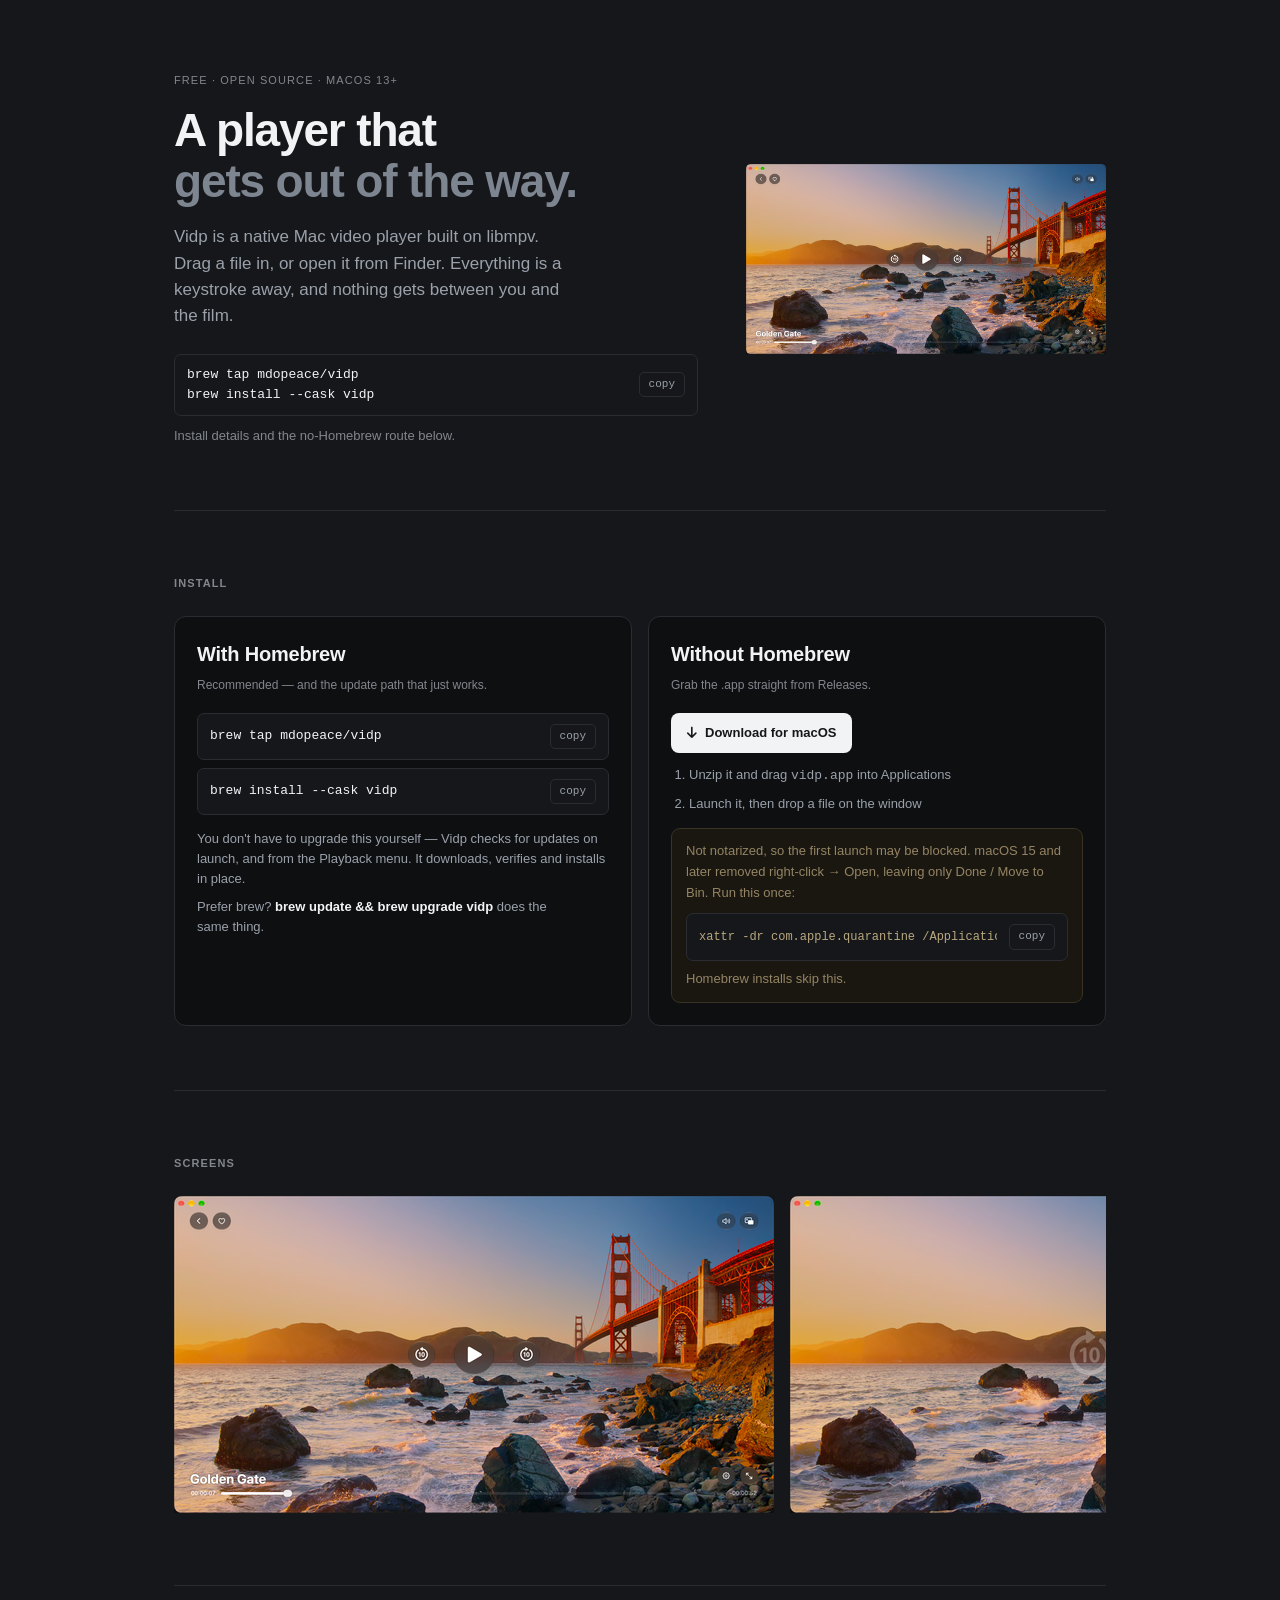
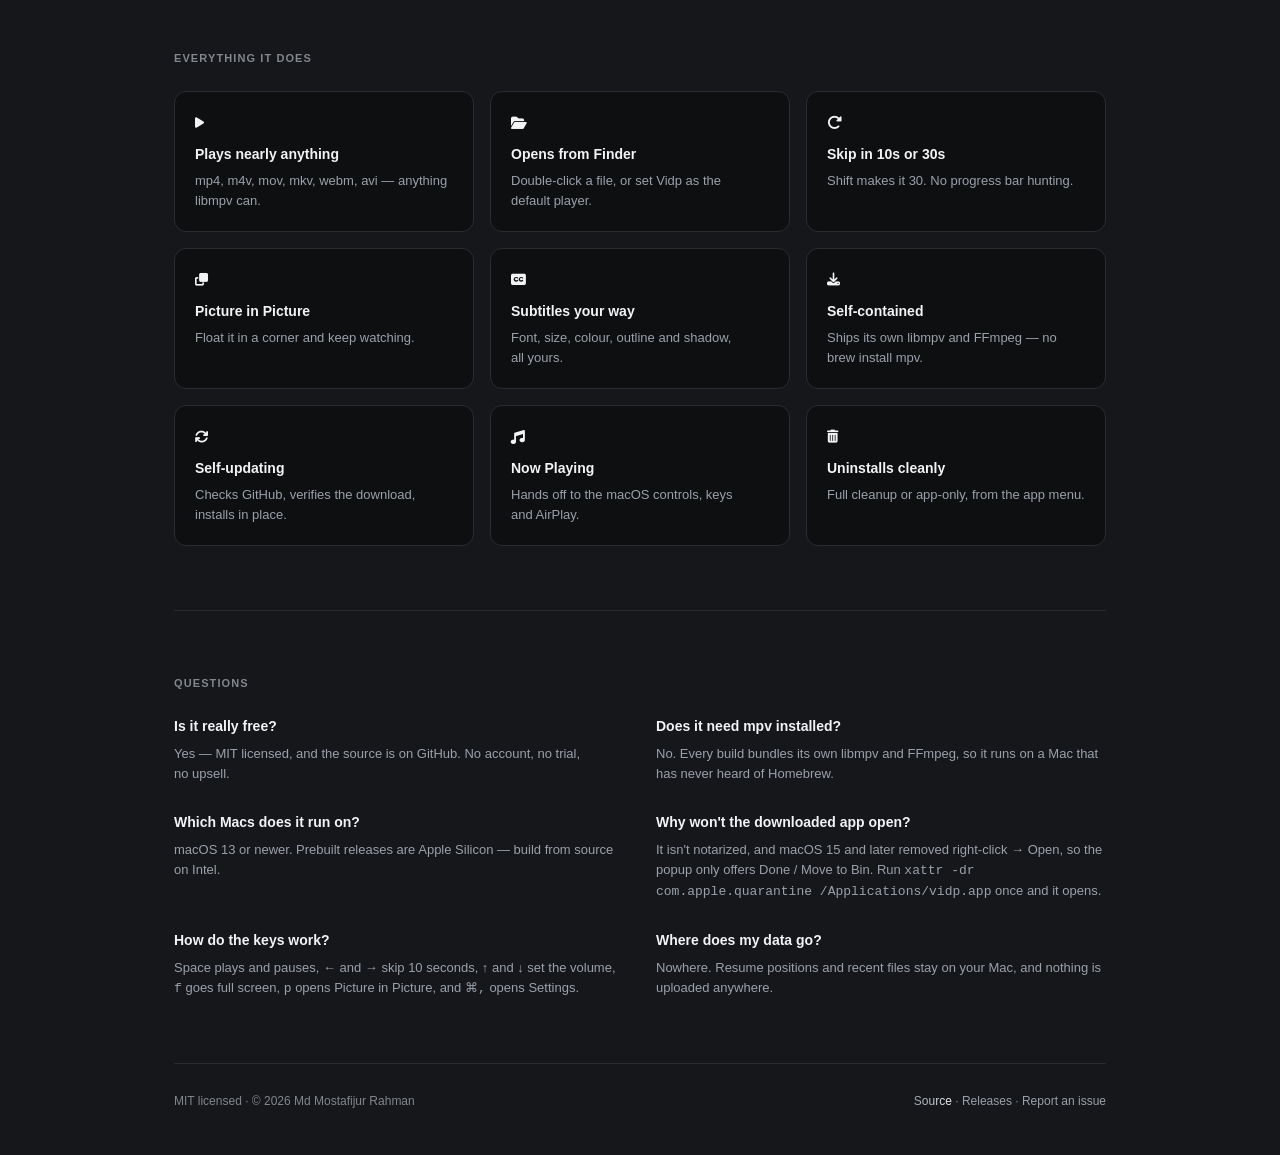
==== commit 1b3aac23: "Swap the site's tile SVGs and text arrows for Font Awesome The nine feature tiles carried hand-writt" ====
--- a/docs/index.html
+++ b/docs/index.html
@@ -31,6 +31,10 @@
     />
     <meta name="twitter:card" content="summary_large_image" />
     <link rel="stylesheet" href="style.css" />
+    <link
+      rel="stylesheet"
+      href="https://cdnjs.cloudflare.com/ajax/libs/font-awesome/6.7.2/css/all.min.css"
+    />
   </head>
   <body>
     <div class="wrap">
@@ -118,7 +122,8 @@
             <a
               class="btn"
               href="https://github.com/mdopeace/vidp/releases/latest/download/vidp.app.zip"
-              >↓ Download for macOS</a
+              ><i class="fa-solid fa-arrow-down" aria-hidden="true"></i>
+              Download for macOS</a
             >
             <ol class="steps">
               <li>
@@ -207,188 +212,63 @@
         <div class="grid">
           <div class="tile">
             <div class="glyph">
-              <svg
-                width="12.9"
-                height="12.9"
-                viewBox="0 0 24 24"
-                fill="none"
-                stroke="currentColor"
-                stroke-width="2.1"
-                stroke-linecap="round"
-                stroke-linejoin="round"
-                aria-hidden="true"
-              >
-                <path d="M7 4.5v15l12-7.5z" />
-              </svg>
+              <i class="fa-solid fa-play" aria-hidden="true"></i>
             </div>
             <h3>Plays nearly anything</h3>
             <p>mp4, m4v, mov, mkv, webm, avi — anything libmpv can.</p>
           </div>
           <div class="tile">
             <div class="glyph">
-              <svg
-                width="12.9"
-                height="12.9"
-                viewBox="0 0 24 24"
-                fill="none"
-                stroke="currentColor"
-                stroke-width="2.1"
-                stroke-linecap="round"
-                stroke-linejoin="round"
-                aria-hidden="true"
-              >
-                <path
-                  d="M15 6v12a3 3 0 1 0 3-3H6a3 3 0 1 0 3 3V6a3 3 0 1 0-3 3h12a3 3 0 1 0-3-3"
-                />
-              </svg>
+              <i class="fa-solid fa-folder-open" aria-hidden="true"></i>
             </div>
             <h3>Opens from Finder</h3>
             <p>Double-click a file, or set Vidp as the default player.</p>
           </div>
           <div class="tile">
             <div class="glyph">
-              <svg
-                width="12.9"
-                height="12.9"
-                viewBox="0 0 24 24"
-                fill="none"
-                stroke="currentColor"
-                stroke-width="2.1"
-                stroke-linecap="round"
-                stroke-linejoin="round"
-                aria-hidden="true"
-              >
-                <path d="M8 3 4 7l4 4" />
-                <path d="M4 7h16" />
-                <path d="m16 21 4-4-4-4" />
-                <path d="M20 17H4" />
-              </svg>
+              <i class="fa-solid fa-rotate-right" aria-hidden="true"></i>
             </div>
             <h3>Skip in 10s or 30s</h3>
             <p>Shift makes it 30. No progress bar hunting.</p>
           </div>
           <div class="tile">
             <div class="glyph">
-              <svg
-                width="12.9"
-                height="12.9"
-                viewBox="0 0 24 24"
-                fill="none"
-                stroke="currentColor"
-                stroke-width="2.1"
-                stroke-linecap="round"
-                stroke-linejoin="round"
-                aria-hidden="true"
-              >
-                <path d="M21 9V6a2 2 0 0 0-2-2H4a2 2 0 0 0-2 2v10a2 2 0 0 0 2 2h4" />
-                <rect width="10" height="7" x="12" y="13" rx="2" />
-              </svg>
+              <i class="fa-solid fa-clone" aria-hidden="true"></i>
             </div>
             <h3>Picture in Picture</h3>
             <p>Float it in a corner and keep watching.</p>
           </div>
           <div class="tile">
             <div class="glyph">
-              <svg
-                width="12.9"
-                height="12.9"
-                viewBox="0 0 24 24"
-                fill="none"
-                stroke="currentColor"
-                stroke-width="2.1"
-                stroke-linecap="round"
-                stroke-linejoin="round"
-                aria-hidden="true"
-              >
-                <rect width="18" height="14" x="3" y="5" rx="2" />
-                <path d="M7 15h4M15 15h2M7 11h2M13 11h4" />
-              </svg>
+              <i class="fa-solid fa-closed-captioning" aria-hidden="true"></i>
             </div>
             <h3>Subtitles your way</h3>
             <p>Font, size, colour, outline and shadow, all yours.</p>
           </div>
           <div class="tile">
             <div class="glyph">
-              <svg
-                width="12.9"
-                height="12.9"
-                viewBox="0 0 24 24"
-                fill="none"
-                stroke="currentColor"
-                stroke-width="2.1"
-                stroke-linecap="round"
-                stroke-linejoin="round"
-                aria-hidden="true"
-              >
-                <path d="M21 15v4a2 2 0 0 1-2 2H5a2 2 0 0 1-2-2v-4" />
-                <path d="m7 10 5 5 5-5" />
-                <path d="M12 15V3" />
-              </svg>
+              <i class="fa-solid fa-download" aria-hidden="true"></i>
             </div>
             <h3>Self-contained</h3>
             <p>Ships its own libmpv and FFmpeg — no brew install mpv.</p>
           </div>
           <div class="tile">
             <div class="glyph">
-              <svg
-                width="12.9"
-                height="12.9"
-                viewBox="0 0 24 24"
-                fill="none"
-                stroke="currentColor"
-                stroke-width="2.1"
-                stroke-linecap="round"
-                stroke-linejoin="round"
-                aria-hidden="true"
-              >
-                <path
-                  d="M21 12a9 9 0 1 1-9-9c2.52 0 4.93 1 6.74 2.74L21 8"
-                />
-                <path d="M21 3v5h-5" />
-              </svg>
+              <i class="fa-solid fa-arrows-rotate" aria-hidden="true"></i>
             </div>
             <h3>Self-updating</h3>
             <p>Checks GitHub, verifies the download, installs in place.</p>
           </div>
           <div class="tile">
             <div class="glyph">
-              <svg
-                width="12.9"
-                height="12.9"
-                viewBox="0 0 24 24"
-                fill="none"
-                stroke="currentColor"
-                stroke-width="2.1"
-                stroke-linecap="round"
-                stroke-linejoin="round"
-                aria-hidden="true"
-              >
-                <path d="M9 18V5l12-2v13" />
-                <circle cx="6" cy="18" r="3" />
-                <circle cx="18" cy="16" r="3" />
-              </svg>
+              <i class="fa-solid fa-music" aria-hidden="true"></i>
             </div>
             <h3>Now Playing</h3>
             <p>Hands off to the macOS controls, keys and AirPlay.</p>
           </div>
           <div class="tile">
             <div class="glyph">
-              <svg
-                width="12.9"
-                height="12.9"
-                viewBox="0 0 24 24"
-                fill="none"
-                stroke="currentColor"
-                stroke-width="2.1"
-                stroke-linecap="round"
-                stroke-linejoin="round"
-                aria-hidden="true"
-              >
-                <path d="M3 6h18" />
-                <path d="M8 6V4h8v2" />
-                <path d="M19 6v14a2 2 0 0 1-2 2H7a2 2 0 0 1-2-2V6" />
-                <path d="M10 11v6M14 11v6" />
-              </svg>
+              <i class="fa-solid fa-trash-can" aria-hidden="true"></i>
             </div>
             <h3>Uninstalls cleanly</h3>
             <p>Full cleanup or app-only, from the app menu.</p>
--- a/docs/style.css
+++ b/docs/style.css
@@ -288,9 +288,23 @@
         color: var(--muted);
         margin: 5px 0 0;
       }
-      .tile .glyph svg {
+      .tile .glyph i {
         display: block;
+        font-size: 13px;
         line-height: 1;
+      }
+      /* FA glyphs differ in optical size at the same em — solid shapes read
+       big, rings and notes read small — so nudge the outliers. */
+      .tile .glyph .fa-play {
+        font-size: 12px;
+      }
+      .tile .glyph .fa-folder-open,
+      .tile .glyph .fa-arrows-rotate,
+      .tile .glyph .fa-music {
+        font-size: 14px;
+      }
+      .tile .glyph .fa-rotate-right {
+        font-size: 15px;
       }
 
       /* faq */
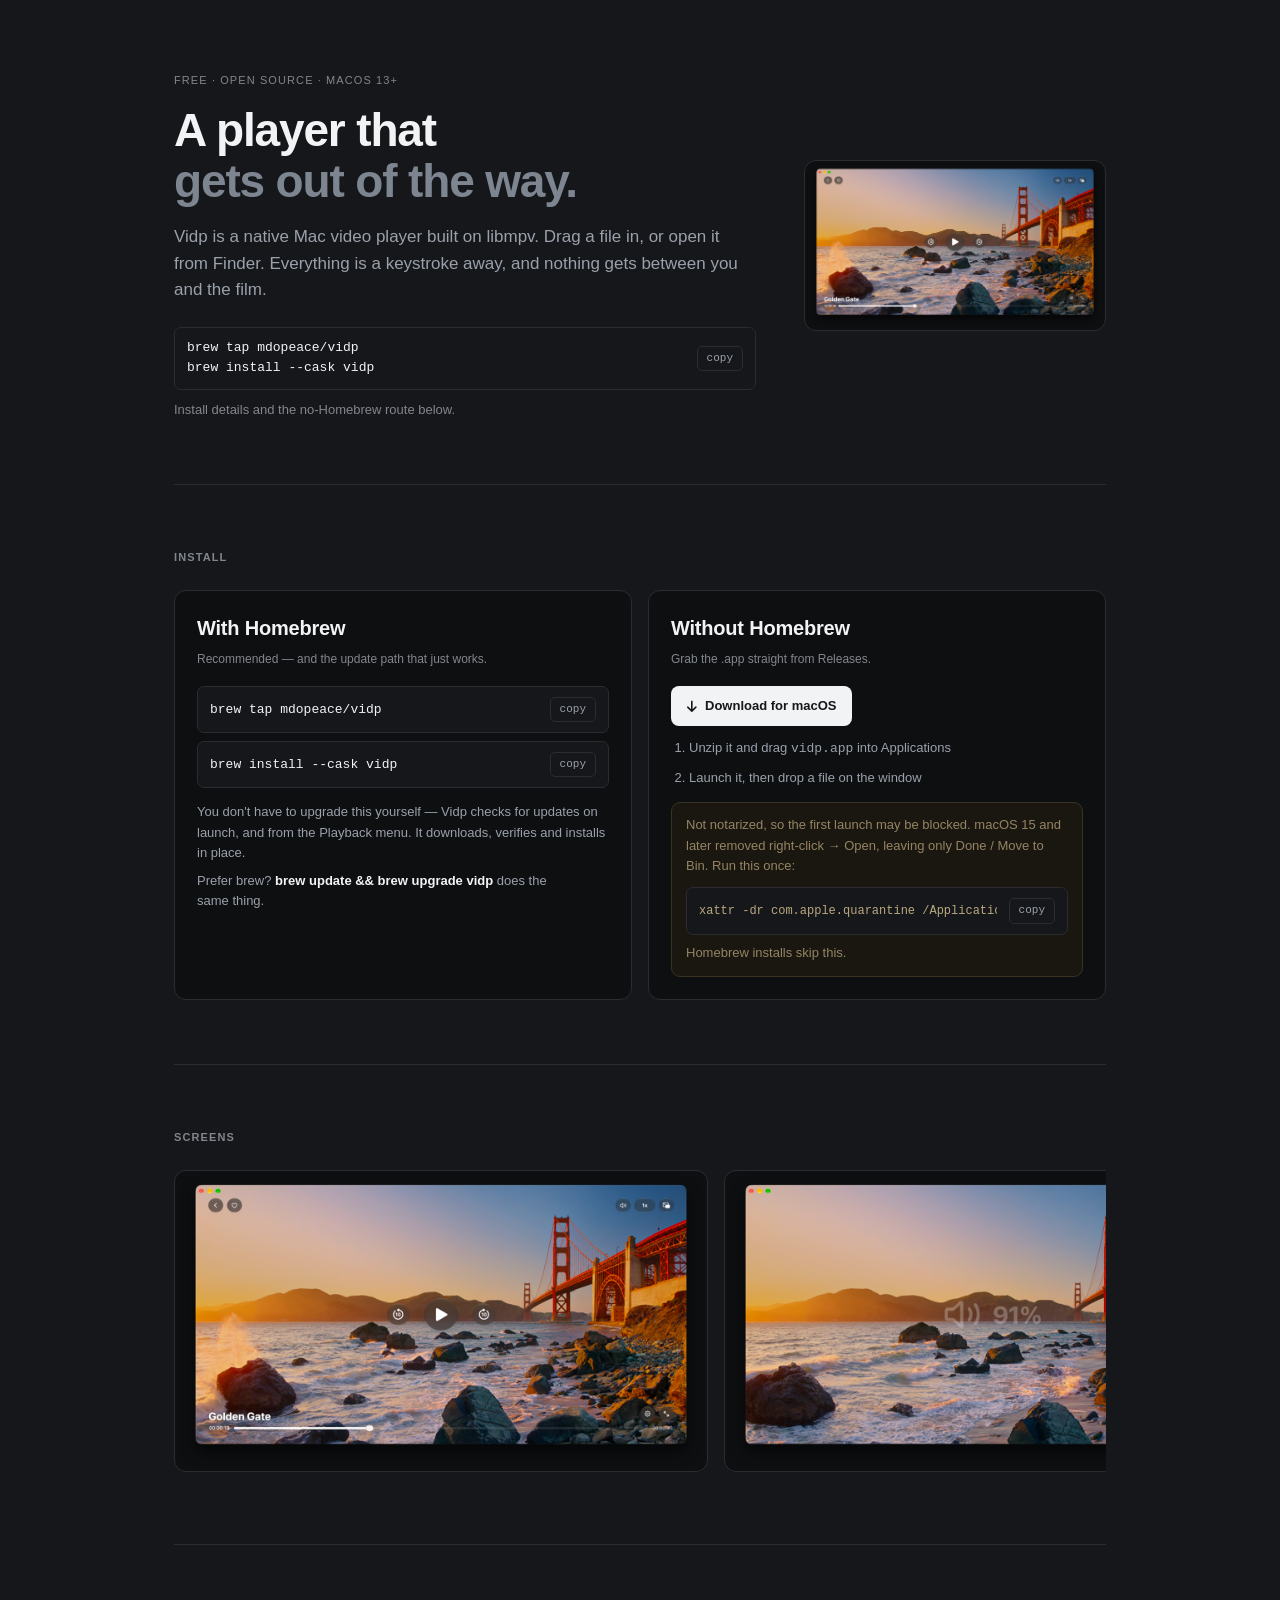
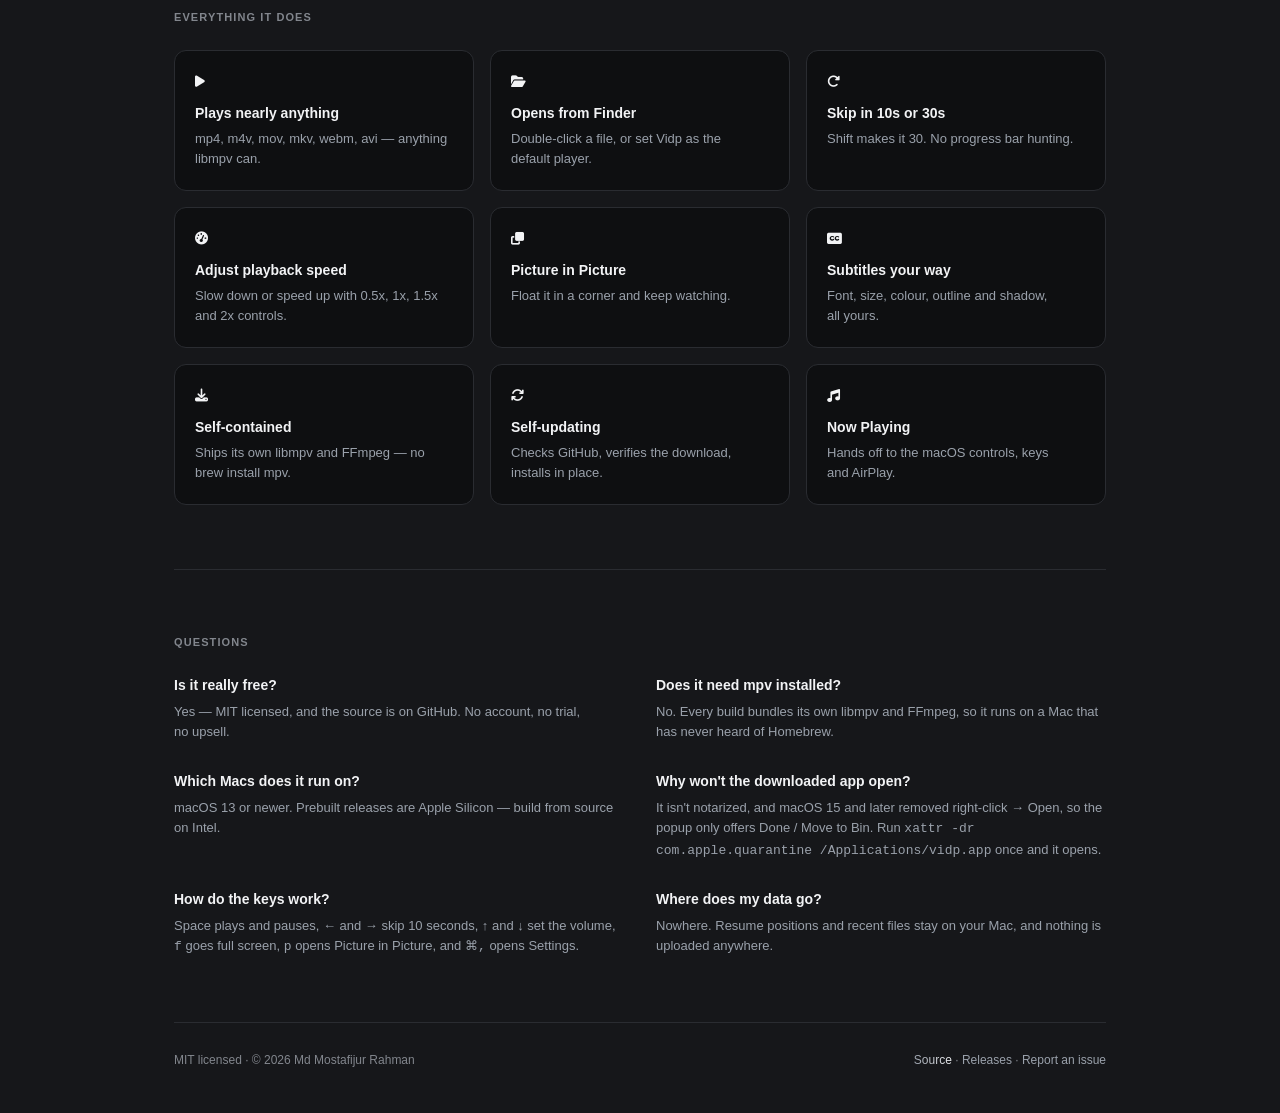
==== commit 6a451cde: "Refresh docs landing page presentation Align the Vidp landing page with the QuickTodo site styling, " ====
--- a/docs/index.html
+++ b/docs/index.html
@@ -11,10 +11,7 @@
     <meta name="theme-color" content="#16171a" />
     <link rel="icon" href="icon.png" />
     <meta property="og:type" content="website" />
-    <meta
-      property="og:title"
-      content="Vidp — a video player built on libmpv"
-    />
+    <meta property="og:title" content="Vidp — a video player built on libmpv" />
     <meta
       property="og:description"
       content="Native AppKit video player for macOS. Drag a file in, or open it from Finder. mp4, mkv, webm, mov, avi."
@@ -63,15 +60,13 @@
             Install details and the no-Homebrew route below.
           </p>
         </div>
-        <div class="hero-shot">
-          <div class="shot">
-            <img
-              src="screenshots/playing.png"
-              width="600"
-              height="317"
-              alt="Vidp playing a video, with the film title and a 30-second skip indicator above the transport controls, and a progress bar along the bottom"
-            />
-          </div>
+        <div class="shot">
+          <img
+            src="screenshots/playing.png"
+            width="600"
+            height="317"
+            alt="Vidp playing a video, with the film title and a 30-second skip indicator above the transport controls, and a progress bar along the bottom"
+          />
         </div>
       </div>
 
@@ -126,9 +121,7 @@
               Download for macOS</a
             >
             <ol class="steps">
-              <li>
-                Unzip it and drag <code>vidp.app</code> into Applications
-              </li>
+              <li>Unzip it and drag <code>vidp.app</code> into Applications</li>
               <li>Launch it, then drop a file on the window</li>
             </ol>
             <div class="note">
@@ -170,29 +163,29 @@
           </div>
           <div class="frame">
             <img
+              src="screenshots/volume.png"
+              width="600"
+              height="317"
+              loading="lazy"
+              alt="A speaker icon and 100% above the transport controls after pressing the up arrow"
+            />
+          </div>
+          <div class="frame">
+            <img
+              src="screenshots/mute.png"
+              width="600"
+              height="317"
+              loading="lazy"
+              alt="A crossed-out speaker icon over the video after muting the volume"
+            />
+          </div>
+          <div class="frame">
+            <img
               src="screenshots/skip.png"
               width="600"
               height="317"
               loading="lazy"
               alt="A 10-second skip indicator over the video after pressing the right arrow"
-            />
-          </div>
-          <div class="frame">
-            <img
-              src="screenshots/volume.png"
-              width="600"
-              height="317"
-              loading="lazy"
-              alt="A speaker icon and 100% above the transport controls after pressing the up arrow"
-            />
-          </div>
-          <div class="frame">
-            <img
-              src="screenshots/mute.png"
-              width="600"
-              height="317"
-              loading="lazy"
-              alt="A crossed-out speaker icon over the video after muting the volume"
             />
           </div>
           <div class="frame">
@@ -233,6 +226,13 @@
           </div>
           <div class="tile">
             <div class="glyph">
+              <i class="fa-solid fa-gauge-high" aria-hidden="true"></i>
+            </div>
+            <h3>Adjust playback speed</h3>
+            <p>Slow down or speed up with 0.5x, 1x, 1.5x and 2x controls.</p>
+          </div>
+          <div class="tile">
+            <div class="glyph">
               <i class="fa-solid fa-clone" aria-hidden="true"></i>
             </div>
             <h3>Picture in Picture</h3>
@@ -265,13 +265,6 @@
             </div>
             <h3>Now Playing</h3>
             <p>Hands off to the macOS controls, keys and AirPlay.</p>
-          </div>
-          <div class="tile">
-            <div class="glyph">
-              <i class="fa-solid fa-trash-can" aria-hidden="true"></i>
-            </div>
-            <h3>Uninstalls cleanly</h3>
-            <p>Full cleanup or app-only, from the app menu.</p>
           </div>
         </div>
       </section>
@@ -305,10 +298,7 @@
             <p>
               It isn't notarized, and macOS 15 and later removed right-click →
               Open, so the popup only offers Done / Move to Bin. Run
-              <code
-                >xattr -dr com.apple.quarantine
-                /Applications/vidp.app</code
-              >
+              <code>xattr -dr com.apple.quarantine /Applications/vidp.app</code>
               once and it opens.
             </p>
           </div>
@@ -344,4 +334,4 @@
 
     <script src="copy.js"></script>
   </body>
-</html>+</html>
--- a/docs/style.css
+++ b/docs/style.css
@@ -1,410 +1,389 @@
-      :root {
-        --bg: #16171a;
-        --panel: #0e0f11;
-        --line: #2a2c31;
-        --text: #f2f3f5;
-        --muted: #9aa1ab;
-        --faint: #82868d; /* 4.84:1 on --bg */
-        --amber-bg: #1a1710;
-        --amber-line: #3a3222;
-        --amber: #948464; /* 4.89:1 on --amber-bg */
-        --maxw: 980px;
-      }
-      * {
-        box-sizing: border-box;
-      }
-      html {
-        -webkit-text-size-adjust: 100%;
-      }
-      body {
-        margin: 0;
-        background: var(--bg);
-        color: var(--text);
-        font-family:
-          -apple-system, BlinkMacSystemFont, "SF Pro Text", "Helvetica Neue",
-          sans-serif;
-        font-size: 16px;
-        line-height: 1.55;
-        -webkit-font-smoothing: antialiased;
-      }
-      .wrap {
-        max-width: var(--maxw);
-        margin: 0 auto;
-        padding: 0 24px;
-      }
-      section {
-        padding: 64px 0;
-        border-top: 1px solid var(--line);
-      }
-      .lbl {
-        font-size: 11px;
-        font-weight: 600;
-        text-transform: uppercase;
-        letter-spacing: 0.1em;
-        color: var(--faint);
-        margin: 0 0 24px;
-      }
-      h1 {
-        font-size: clamp(32px, 5vw, 46px);
-        font-weight: 700;
-        letter-spacing: -0.025em;
-        line-height: 1.1;
-        margin: 0;
-      }
-      /* The line break is the design: "A player that" white, "gets out of the
+:root {
+  --bg: #16171a;
+  --panel: #0e0f11;
+  --line: #2a2c31;
+  --text: #f2f3f5;
+  --muted: #9aa1ab;
+  --faint: #82868d; /* 4.84:1 on --bg */
+  --amber-bg: #1a1710;
+  --amber-line: #3a3222;
+  --amber: #948464; /* 4.89:1 on --amber-bg */
+  --maxw: 980px;
+}
+* {
+  box-sizing: border-box;
+}
+html {
+  -webkit-text-size-adjust: 100%;
+}
+body {
+  margin: 0;
+  background: var(--bg);
+  color: var(--text);
+  font-family:
+    -apple-system, BlinkMacSystemFont, "SF Pro Text", "Helvetica Neue",
+    sans-serif;
+  font-size: 16px;
+  line-height: 1.55;
+  -webkit-font-smoothing: antialiased;
+}
+.wrap {
+  max-width: var(--maxw);
+  margin: 0 auto;
+  padding: 0 24px;
+}
+section {
+  padding: 64px 0;
+  border-top: 1px solid var(--line);
+}
+.lbl {
+  font-size: 11px;
+  font-weight: 600;
+  text-transform: uppercase;
+  letter-spacing: 0.1em;
+  color: var(--faint);
+  margin: 0 0 24px;
+}
+h1 {
+  font-size: clamp(32px, 5vw, 46px);
+  font-weight: 700;
+  letter-spacing: -0.025em;
+  line-height: 1.1;
+  margin: 0;
+}
+/* The line break is the design: "A player that" white, "gets out of the
      way." grey, each on its own line. Forcing it at the <em> also keeps the
      colour change aligned with the break. */
-      h1 em {
-        display: block;
-        font-style: normal;
-        color: #7d8590;
-      }
-      /* Headlines get balanced; body copy gets pretty. Short paragraphs (tile
+h1 em {
+  display: block;
+  font-style: normal;
+  color: #7d8590;
+}
+/* Headlines get balanced; body copy gets pretty. Short paragraphs (tile
      and FAQ blurbs) would look cramped if forced to balance. */
-      p,
-      li {
-        text-wrap: pretty;
-      }
-      code {
-        overflow-wrap: anywhere;
-      }
-      h2 {
-        font-size: 20px;
-        font-weight: 650;
-        margin: 0 0 6px;
-        letter-spacing: -0.01em;
-      }
-      code,
-      .cmd {
-        font-family: ui-monospace, SFMono-Regular, Menlo, monospace;
-      }
-
-      /* hero */
-      .hero {
-        display: flex;
-        gap: 48px;
-        align-items: center;
-        padding: 72px 0 64px;
-      }
-      .hero-copy {
-        flex: 1;
-        min-width: 0;
-      }
-      .hero-shot {
-        flex: 0 1 auto;
-        min-width: 0;
-      }
-      .eyebrow {
-        font-size: 11px;
-        text-transform: uppercase;
-        letter-spacing: 0.1em;
-        color: var(--faint);
-        margin: 0 0 16px;
-      }
-      .sub {
-        font-size: 17px;
-        color: var(--muted);
-        margin: 18px 0 0;
-        max-width: 42ch;
-      }
-      .shot {
-        overflow: hidden;
-      }
-      .shot img {
-        display: block;
-        width: auto;
-        height: auto;
-        max-width: 360px;
-        margin: 0 auto;
-      }
-
-      /* install */
-      .install {
-        display: grid;
-        grid-template-columns: 1fr 1fr;
-        gap: 16px;
-      }
-      .card {
-        background: var(--panel);
-        border: 1px solid var(--line);
-        border-radius: 12px;
-        padding: 22px;
-        /* Grid items default to min-width:auto, which locks the track to the
+p,
+li {
+  text-wrap: pretty;
+}
+code {
+  overflow-wrap: anywhere;
+}
+h2 {
+  font-size: 20px;
+  font-weight: 650;
+  margin: 0 0 6px;
+  letter-spacing: -0.01em;
+}
+code,
+.cmd {
+  font-family: ui-monospace, SFMono-Regular, Menlo, monospace;
+}
+
+/* hero */
+.hero {
+  display: flex;
+  gap: 48px;
+  align-items: center;
+  padding: 72px 0 64px;
+}
+.hero-copy {
+  flex: 1;
+  min-width: 0;
+}
+.eyebrow {
+  font-size: 11px;
+  text-transform: uppercase;
+  letter-spacing: 0.1em;
+  color: var(--faint);
+  margin: 0 0 16px;
+}
+.sub {
+  font-size: 17px;
+  color: var(--muted);
+  margin: 18px 0 0;
+}
+.shot {
+  background: var(--panel);
+  border: 1px solid var(--line);
+  border-radius: 12px;
+  overflow: hidden;
+}
+.shot img {
+  display: block;
+  width: auto;
+  height: auto;
+  max-width: 300px;
+  margin: 0 auto;
+}
+
+/* install */
+.install {
+  display: grid;
+  grid-template-columns: 1fr 1fr;
+  gap: 16px;
+}
+.card {
+  background: var(--panel);
+  border: 1px solid var(--line);
+  border-radius: 12px;
+  padding: 22px;
+  /* Grid items default to min-width:auto, which locks the track to the
        nowrap command's width and pushes the card past the viewport. */
-        min-width: 0;
-      }
-      .card .tag {
-        font-size: 12px;
-        color: var(--faint);
-        margin: 0 0 18px;
-      }
-      .cmd {
-        background: var(--bg);
-        border: 1px solid var(--line);
-        border-radius: 7px;
-        padding: 10px 12px;
-        font-size: 13px;
-        color: var(--text);
-        display: flex;
-        align-items: center;
-        justify-content: space-between;
-        gap: 12px;
-        margin-bottom: 8px;
-      }
-      .cmd pre {
-        margin: 0;
-        min-width: 0;
-        overflow-x: auto;
-        white-space: pre;
-        scrollbar-width: thin;
-      }
-      .cmd code {
-        overflow-x: auto;
-        white-space: pre;
-        min-width: 0;
-        scrollbar-width: thin;
-      }
-      .cmd code::-webkit-scrollbar {
-        height: 4px;
-      }
-      .cmd code::-webkit-scrollbar-thumb {
-        background: var(--line);
-        border-radius: 2px;
-      }
-      .copy {
-        font: inherit;
-        font-size: 11px;
-        color: var(--muted);
-        background: none;
-        border: 1px solid var(--line);
-        border-radius: 5px;
-        padding: 3px 9px;
-        cursor: pointer;
-        flex: none;
-      }
-      .copy:hover {
-        color: var(--text);
-        border-color: var(--faint);
-      }
-      .copy.done {
-        color: #3fb950;
-        border-color: #2c4a32;
-      }
-      .copy.failed {
-        color: var(--amber);
-        border-color: var(--amber-line);
-      }
-      .btn {
-        display: inline-flex;
-        align-items: center;
-        gap: 8px;
-        background: var(--text);
-        color: var(--bg);
-        font-size: 13px;
-        font-weight: 600;
-        text-decoration: none;
-        padding: 10px 16px;
-        border-radius: 8px;
-      }
-      .btn:hover {
-        opacity: 0.85;
-      }
-      .steps {
-        font-size: 13px;
-        color: var(--muted);
-        margin: 12px 0 0;
-        padding-left: 18px;
-      }
-      .steps li {
-        margin-bottom: 8px;
-      }
-      .note {
-        font-size: 13px;
-        color: var(--amber);
-        background: var(--amber-bg);
-        border: 1px solid var(--amber-line);
-        border-radius: 9px;
-        padding: 12px 14px;
-        margin: 14px 0 0;
-        line-height: 1.6;
-      }
-      .note code {
-        color: #b9a87f;
-        font-size: 12px;
-      }
-
-      /* gallery */
-      .strip {
-        display: flex;
-        gap: 16px;
-        overflow-x: auto;
-        scroll-snap-type: x mandatory;
-        padding-bottom: 8px;
-        scrollbar-width: thin;
-      }
-      .strip::-webkit-scrollbar {
-        height: 6px;
-      }
-      .strip::-webkit-scrollbar-thumb {
-        background: var(--line);
-        border-radius: 3px;
-      }
-      .frame {
-        flex: 0 0 auto;
-        scroll-snap-align: center;
-        overflow: hidden;
-        width: auto;
-      }
-      .frame img {
-        display: block;
-        width: auto;
-        height: auto;
-      }
-
-      /* features */
-      .grid {
-        display: grid;
-        grid-template-columns: repeat(3, 1fr);
-        gap: 16px;
-      }
-      .tile {
-        background: var(--panel);
-        border: 1px solid var(--line);
-        border-radius: 12px;
-        padding: 20px;
-      }
-      .tile .glyph {
-        height: 22px;
-        display: flex;
-        align-items: center;
-      }
-      .tile h3 {
-        font-size: 14px;
-        font-weight: 600;
-        margin: 10px 0 0;
-      }
-      .tile p {
-        font-size: 13px;
-        color: var(--muted);
-        margin: 5px 0 0;
-      }
-      .tile .glyph i {
-        display: block;
-        font-size: 13px;
-        line-height: 1;
-      }
-      /* FA glyphs differ in optical size at the same em — solid shapes read
-       big, rings and notes read small — so nudge the outliers. */
-      .tile .glyph .fa-play {
-        font-size: 12px;
-      }
-      .tile .glyph .fa-folder-open,
-      .tile .glyph .fa-arrows-rotate,
-      .tile .glyph .fa-music {
-        font-size: 14px;
-      }
-      .tile .glyph .fa-rotate-right {
-        font-size: 15px;
-      }
-
-      /* faq */
-      .faq {
-        display: grid;
-        grid-template-columns: 1fr 1fr;
-        gap: 28px 32px;
-      }
-      .faq h3 {
-        font-size: 14px;
-        font-weight: 600;
-        margin: 0 0 6px;
-      }
-      .faq p {
-        font-size: 13px;
-        color: var(--muted);
-        margin: 0;
-      }
-
-      /* footer */
-      footer {
-        border-top: 1px solid var(--line);
-        padding: 28px 0 48px;
-        font-size: 12px;
-        color: var(--faint);
-        display: flex;
-        justify-content: space-between;
-        gap: 16px;
-        flex-wrap: wrap;
-      }
-      footer a {
-        color: var(--muted);
-        text-decoration: none;
-      }
-      footer a:hover {
-        color: var(--text);
-      }
-      @media (prefers-reduced-motion: no-preference) {
-        footer a.shine {
-          background: linear-gradient(
-            90deg,
-            var(--muted),
-            var(--text),
-            var(--muted)
-          );
-          background-size: 220% 100%;
-          -webkit-background-clip: text;
-          background-clip: text;
-          color: transparent;
-          animation: shine 4s linear infinite;
-        }
-        /* background-position % resolve against (container - image) = -120% here,
+  min-width: 0;
+}
+.card .tag {
+  font-size: 12px;
+  color: var(--faint);
+  margin: 0 0 18px;
+}
+.cmd {
+  background: var(--bg);
+  border: 1px solid var(--line);
+  border-radius: 7px;
+  padding: 10px 12px;
+  font-size: 13px;
+  color: var(--text);
+  display: flex;
+  align-items: center;
+  justify-content: space-between;
+  gap: 12px;
+  margin-bottom: 8px;
+}
+.cmd pre {
+  margin: 0;
+  min-width: 0;
+  overflow-x: auto;
+  white-space: pre;
+  scrollbar-width: thin;
+}
+.cmd > code {
+  overflow-x: auto;
+  white-space: pre;
+  min-width: 0;
+  scrollbar-width: thin;
+}
+.cmd pre::-webkit-scrollbar,
+.cmd > code::-webkit-scrollbar {
+  height: 4px;
+}
+.cmd pre::-webkit-scrollbar-thumb,
+.cmd > code::-webkit-scrollbar-thumb {
+  background: var(--line);
+  border-radius: 2px;
+}
+.copy {
+  font: inherit;
+  font-size: 11px;
+  color: var(--muted);
+  background: none;
+  border: 1px solid var(--line);
+  border-radius: 5px;
+  padding: 3px 9px;
+  cursor: pointer;
+  flex: none;
+}
+.copy:hover {
+  color: var(--text);
+  border-color: var(--faint);
+}
+.copy.done {
+  color: #3fb950;
+  border-color: #2c4a32;
+}
+.copy.failed {
+  color: var(--amber);
+  border-color: var(--amber-line);
+}
+.btn {
+  display: inline-flex;
+  align-items: center;
+  gap: 8px;
+  background: var(--text);
+  color: var(--bg);
+  font-size: 13px;
+  font-weight: 600;
+  text-decoration: none;
+  padding: 10px 16px;
+  border-radius: 8px;
+}
+.btn:hover {
+  opacity: 0.85;
+}
+.steps {
+  font-size: 13px;
+  color: var(--muted);
+  margin: 12px 0 0;
+  padding-left: 18px;
+}
+.steps li {
+  margin-bottom: 8px;
+}
+.note {
+  font-size: 13px;
+  color: var(--amber);
+  background: var(--amber-bg);
+  border: 1px solid var(--amber-line);
+  border-radius: 9px;
+  padding: 12px 14px;
+  margin: 14px 0 0;
+  line-height: 1.6;
+}
+.note code {
+  color: #b9a87f;
+  font-size: 12px;
+}
+
+/* gallery */
+.strip {
+  display: flex;
+  gap: 16px;
+  overflow-x: auto;
+  scroll-snap-type: x mandatory;
+  padding-bottom: 8px;
+  scrollbar-width: thin;
+}
+.strip::-webkit-scrollbar {
+  height: 6px;
+}
+.strip::-webkit-scrollbar-thumb {
+  background: var(--line);
+  border-radius: 3px;
+}
+.frame {
+  flex: 0 0 auto;
+  background: var(--panel);
+  border: 1px solid var(--line);
+  border-radius: 12px;
+  scroll-snap-align: center;
+  overflow: hidden;
+  width: auto;
+}
+.frame img {
+  display: block;
+  width: auto;
+  height: 300px;
+}
+
+/* features */
+.grid {
+  display: grid;
+  grid-template-columns: repeat(3, 1fr);
+  gap: 16px;
+}
+.tile {
+  background: var(--panel);
+  border: 1px solid var(--line);
+  border-radius: 12px;
+  padding: 20px;
+}
+.tile .glyph {
+  height: 22px;
+  display: flex;
+  align-items: center;
+}
+.tile h3 {
+  font-size: 14px;
+  font-weight: 600;
+  margin: 10px 0 0;
+}
+.tile p {
+  font-size: 13px;
+  color: var(--muted);
+  margin: 5px 0 0;
+}
+.tile .glyph i {
+  display: block;
+  font-size: 13px;
+  line-height: 1;
+}
+
+/* faq */
+.faq {
+  display: grid;
+  grid-template-columns: 1fr 1fr;
+  gap: 28px 32px;
+}
+.faq h3 {
+  font-size: 14px;
+  font-weight: 600;
+  margin: 0 0 6px;
+}
+.faq p {
+  font-size: 13px;
+  color: var(--muted);
+  margin: 0;
+}
+
+/* footer */
+footer {
+  border-top: 1px solid var(--line);
+  padding: 28px 0 48px;
+  font-size: 12px;
+  color: var(--faint);
+  display: flex;
+  justify-content: space-between;
+  gap: 16px;
+  flex-wrap: wrap;
+}
+footer a {
+  color: var(--muted);
+  text-decoration: none;
+}
+footer a:hover {
+  color: var(--text);
+}
+@media (prefers-reduced-motion: no-preference) {
+  footer a.shine {
+    background: linear-gradient(90deg, var(--muted), var(--text), var(--muted));
+    background-size: 220% 100%;
+    -webkit-background-clip: text;
+    background-clip: text;
+    color: transparent;
+    animation: shine 4s linear infinite;
+  }
+  /* background-position % resolve against (container - image) = -120% here,
        so -220% fell short and the loop restarted early. 183.33% is exactly one
        220% image width, so the cycle closes. */
-        @keyframes shine {
-          from {
-            background-position: 183.33% 0;
-          }
-          to {
-            background-position: 0 0;
-          }
-        }
-      }
-
-      /* Tablet keeps the desktop's two-column hero — stacking it looked wrong, and
+  @keyframes shine {
+    from {
+      background-position: 183.33% 0;
+    }
+    to {
+      background-position: 0 0;
+    }
+  }
+}
+
+/* Tablet keeps the desktop's two-column hero — stacking it looked wrong, and
      it halved the description to four narrow lines. Only the gap and the shot
      shrink, so the copy keeps its width. */
-      @media (max-width: 1000px) and (min-width: 721px) {
-        .hero {
-          gap: 32px;
-        }
-        .shot img {
-          max-width: 260px;
-        }
-        .sub {
-          max-width: 52ch;
-        }
-      }
-      @media (max-width: 720px) {
-        .hero {
-          flex-direction: column;
-          align-items: stretch;
-          gap: 32px;
-        }
-        .shot img {
-          max-width: 100%;
-        }
-        .sub {
-          max-width: 34ch;
-        }
-      }
-      @media (max-width: 860px) {
-        .grid {
-          grid-template-columns: 1fr 1fr;
-        }
-      }
-      @media (max-width: 560px) {
-        .install,
-        .grid,
-        .faq {
-          grid-template-columns: 1fr;
-        }
-      }
+@media (max-width: 1000px) and (min-width: 721px) {
+  .hero {
+    gap: 32px;
+  }
+  .shot img {
+    max-width: 260px;
+  }
+}
+@media (max-width: 720px) {
+  .hero {
+    flex-direction: column;
+    align-items: stretch;
+    gap: 32px;
+  }
+  .shot img {
+    max-width: 100%;
+  }
+}
+@media (max-width: 860px) {
+  .grid {
+    grid-template-columns: 1fr 1fr;
+  }
+}
+@media (max-width: 560px) {
+  .install,
+  .grid,
+  .faq {
+    grid-template-columns: 1fr;
+  }
+}
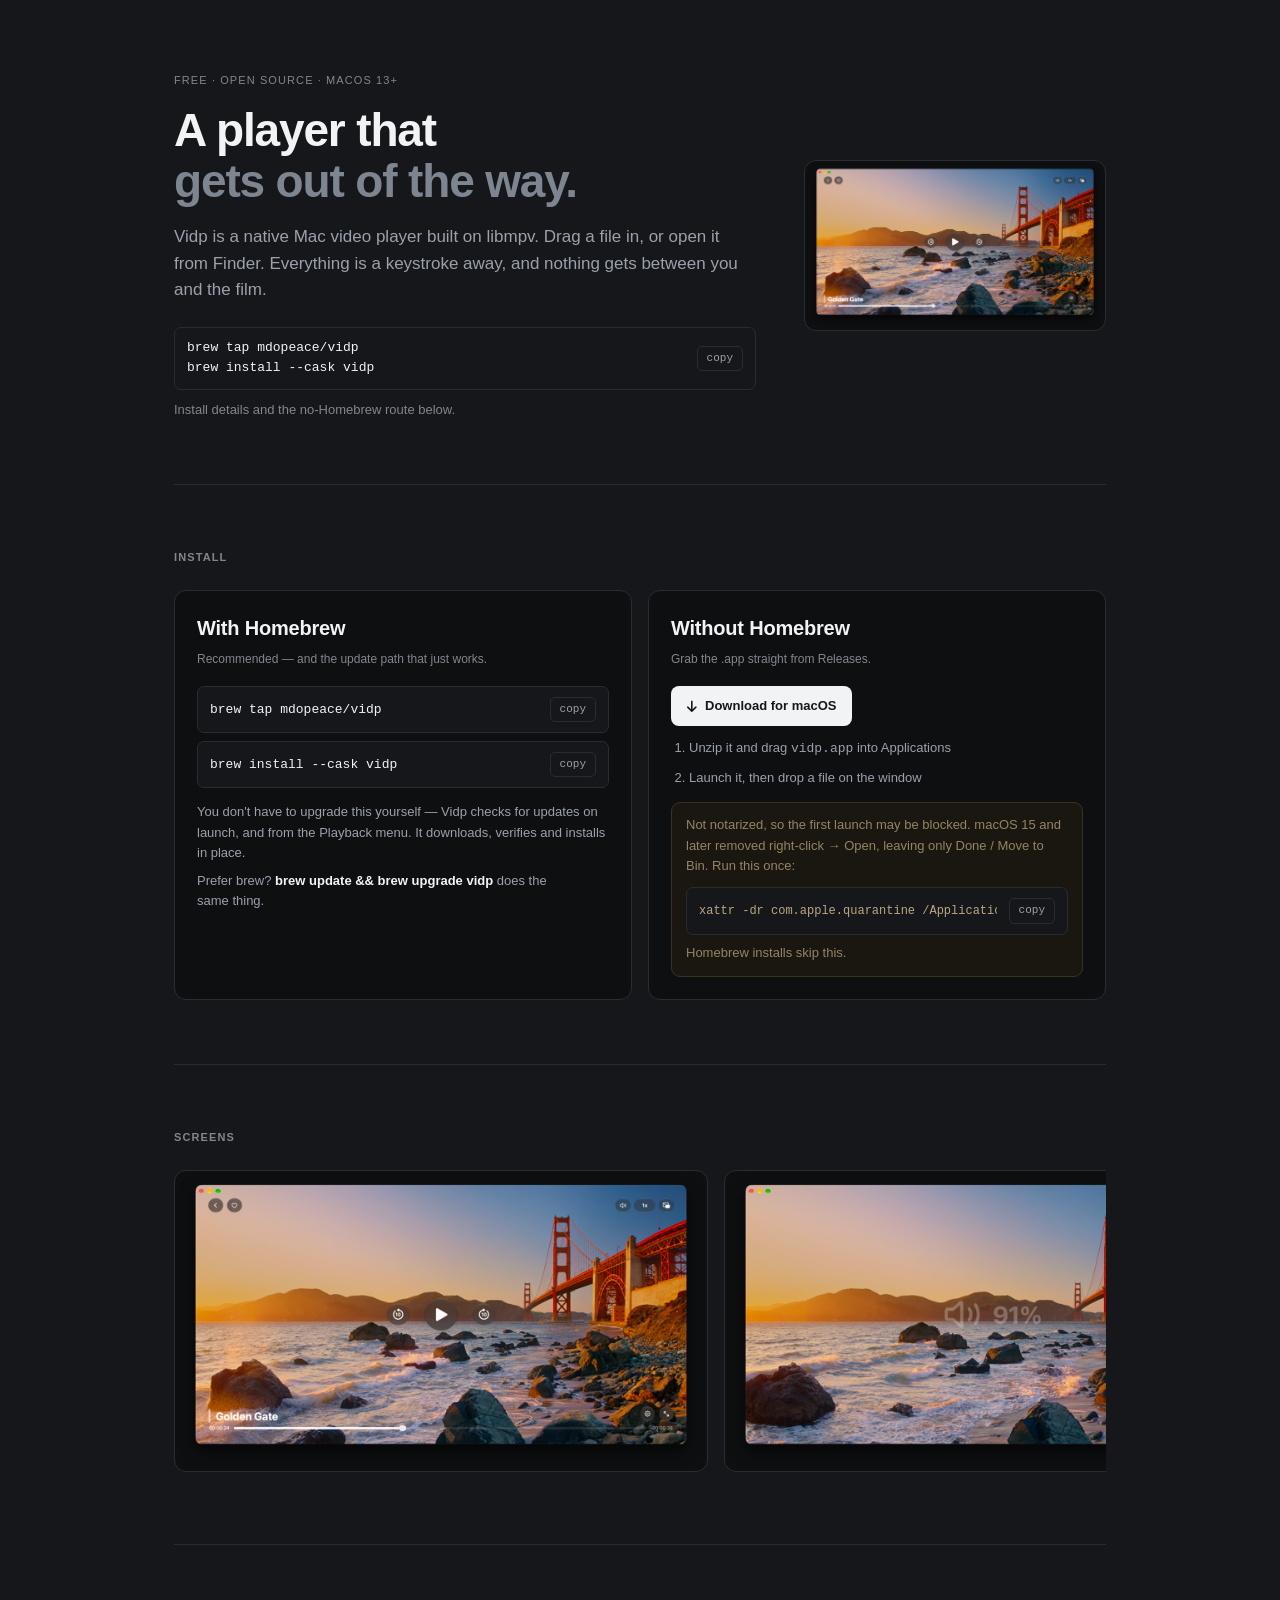
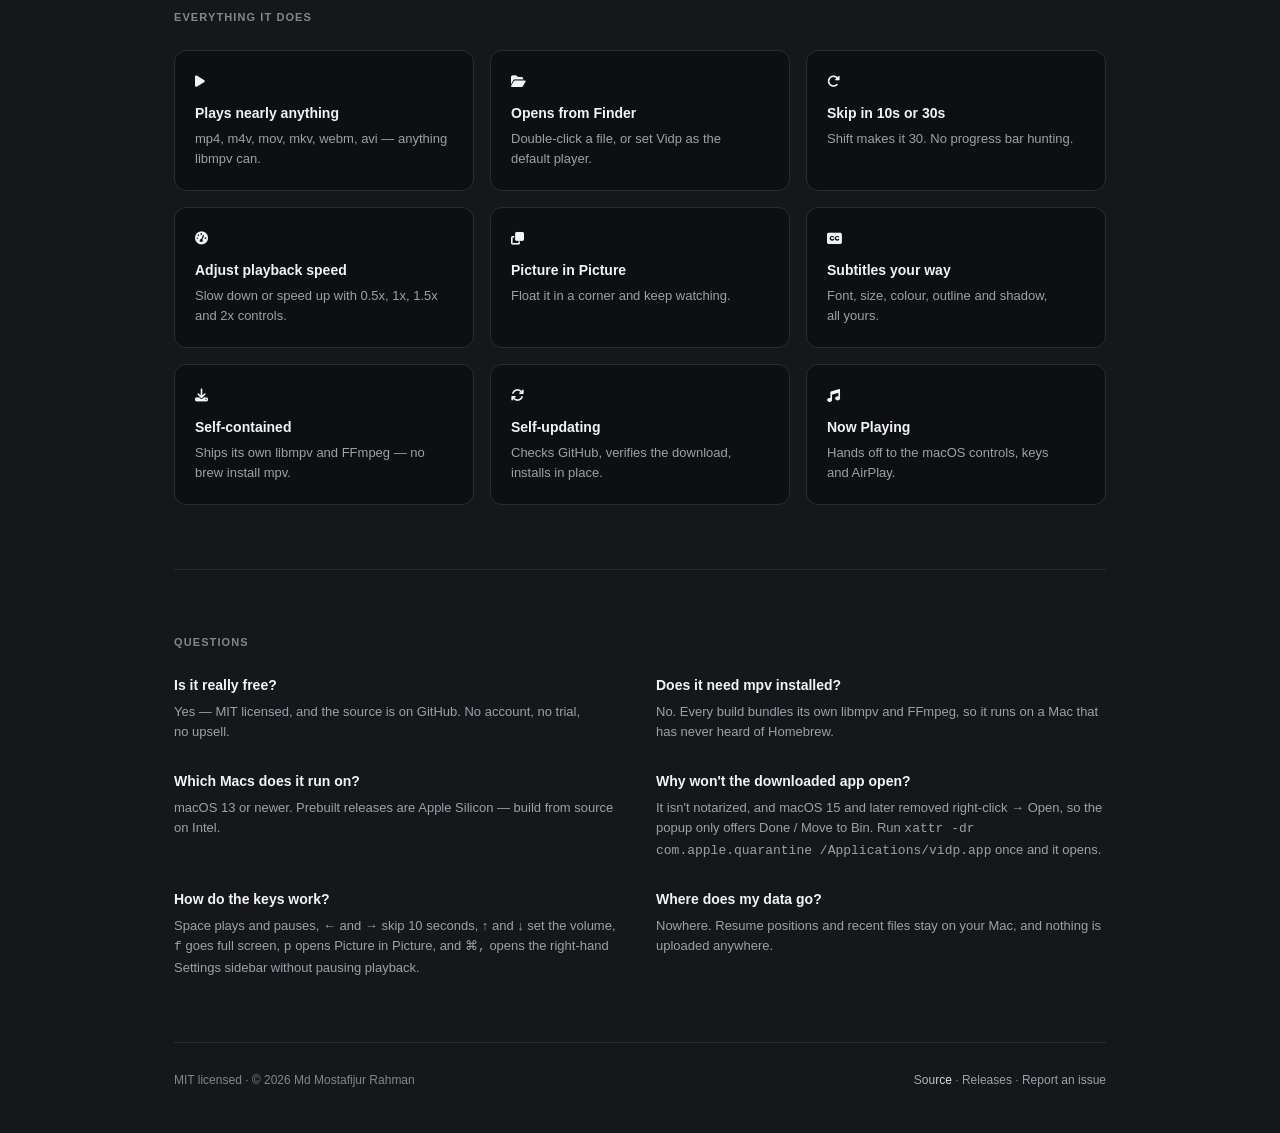
==== commit 9b27d28e: "Add compact native settings sidebar Replace the settings sheet with a fixed-width native sidebar, co" ====
--- a/docs/index.html
+++ b/docs/index.html
@@ -194,7 +194,7 @@
               width="600"
               height="317"
               loading="lazy"
-              alt="The Settings sheet over the video, with On-Screen Display and Subtitles sections for font, style, size, colour, outline and shadow"
+              alt="Settings form with On-Screen Display and Subtitles controls for font, style, size, colour, outline and shadow"
             />
           </div>
         </div>
@@ -307,7 +307,8 @@
             <p>
               Space plays and pauses, ← and → skip 10 seconds, ↑ and ↓ set the
               volume, <code>f</code> goes full screen, <code>p</code> opens
-              Picture in Picture, and <code>⌘,</code> opens Settings.
+              Picture in Picture, and <code>⌘,</code> opens the right-hand
+              Settings sidebar without pausing playback.
             </p>
           </div>
           <div>
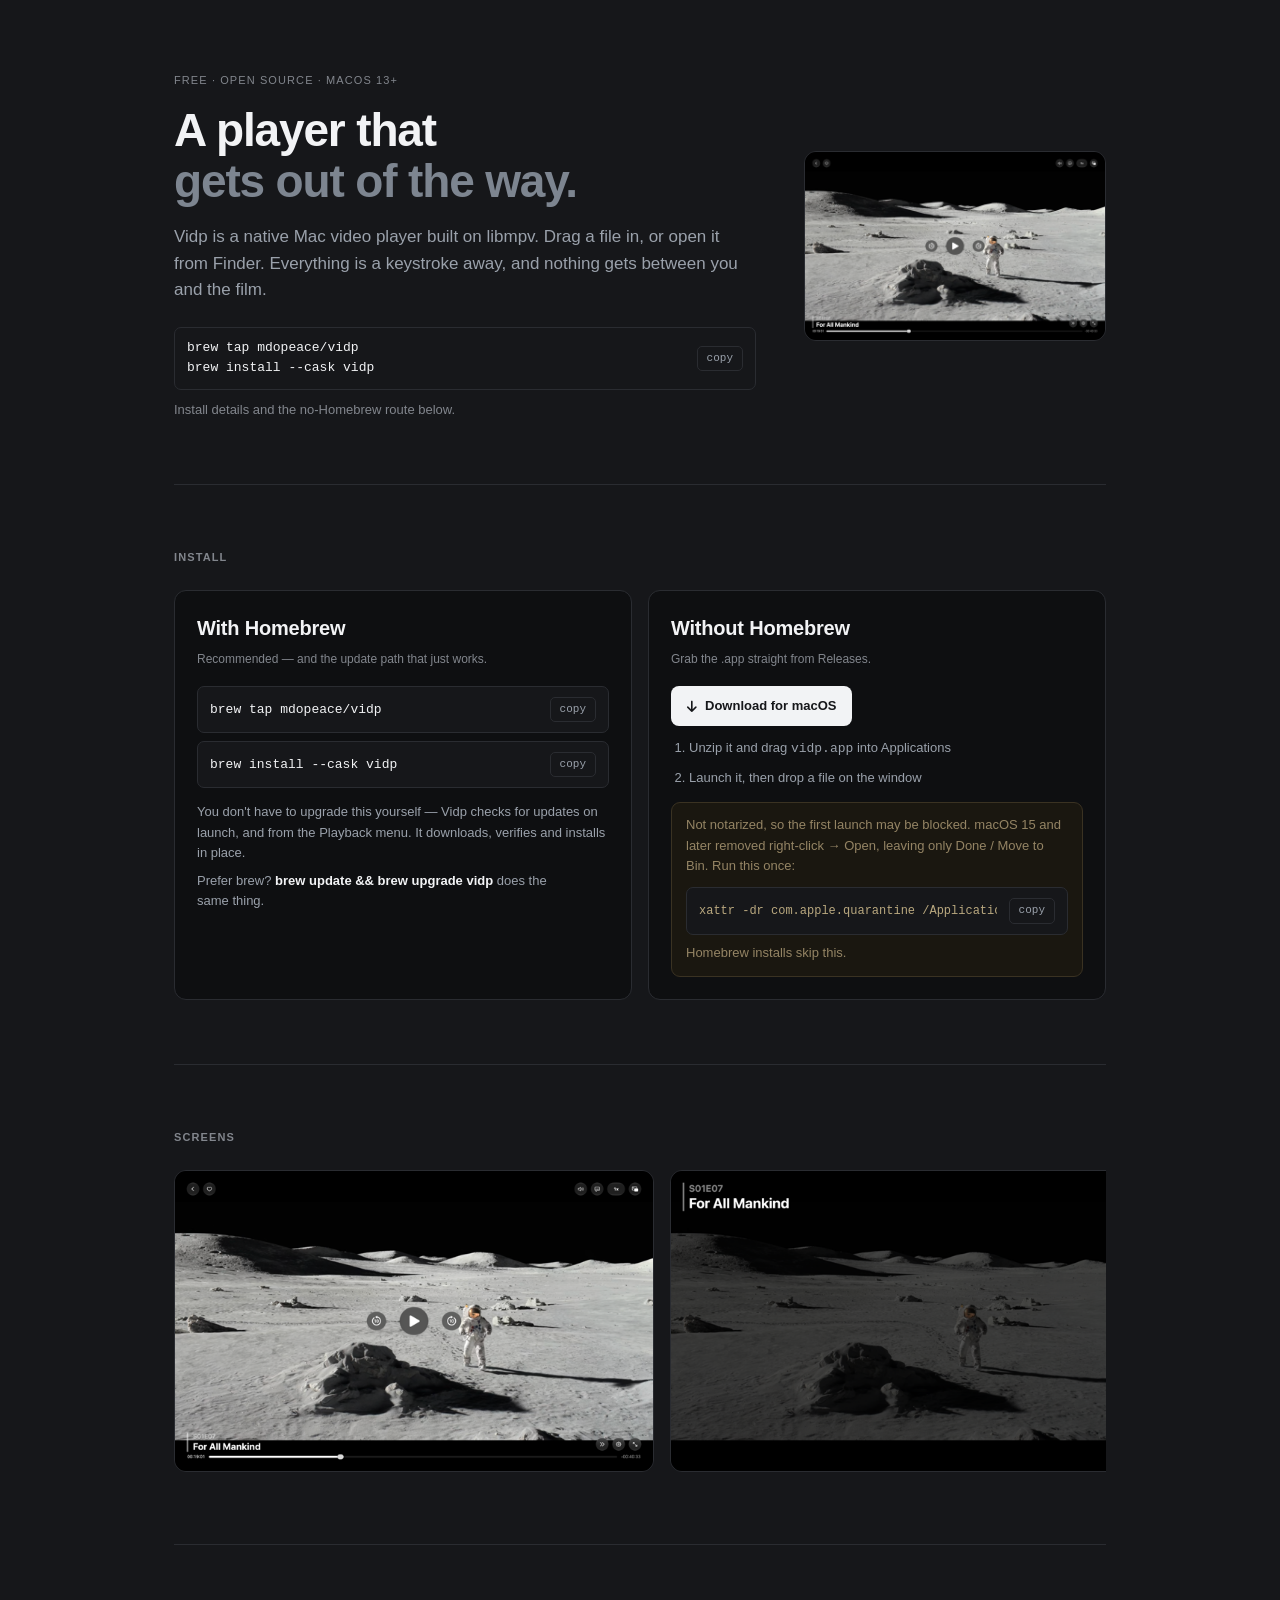
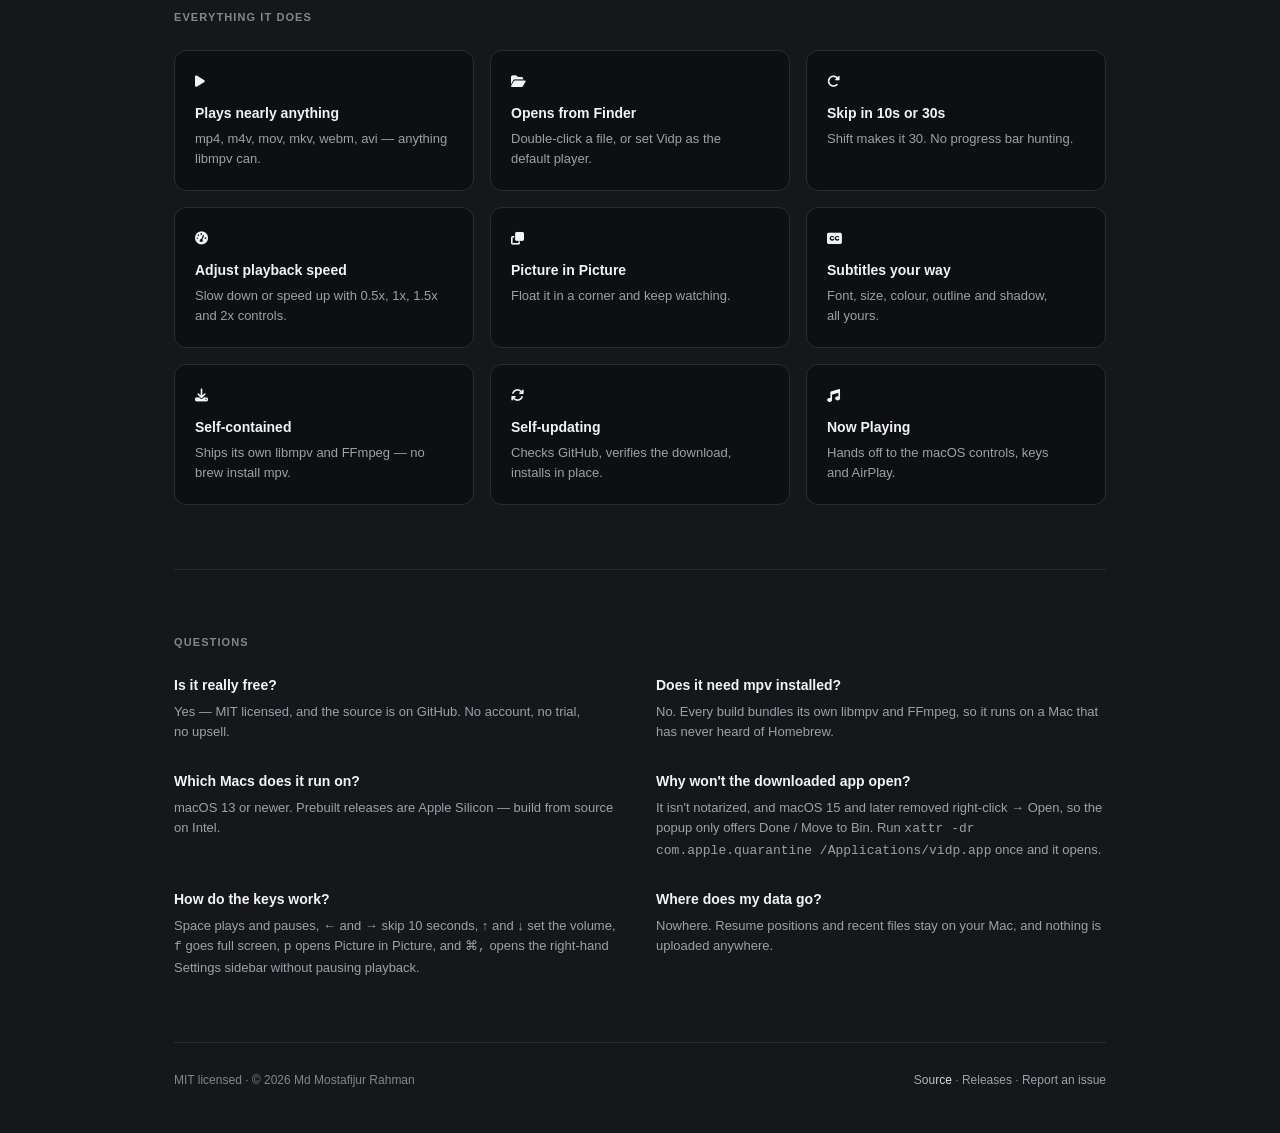
==== commit ea9e1d70: "Update website screenshots Co-authored-by: Copilot <223556219+Copilot@users.noreply.github.com>" ====
--- a/docs/index.html
+++ b/docs/index.html
@@ -62,10 +62,8 @@
         </div>
         <div class="shot">
           <img
-            src="screenshots/playing.png"
-            width="600"
-            height="317"
-            alt="Vidp playing a video, with the film title and a 30-second skip indicator above the transport controls, and a progress bar along the bottom"
+            src="screenshots/paused.png"
+            alt="Vidp paused on a lunar scene, with playback controls, the video title, and timeline visible"
           />
         </div>
       </div>
@@ -154,47 +152,37 @@
         >
           <div class="frame">
             <img
-              src="screenshots/playing.png"
-              width="600"
-              height="317"
-              loading="lazy"
-              alt="A video playing, with the transport controls and the film title and year at the bottom left"
-            />
-          </div>
-          <div class="frame">
-            <img
-              src="screenshots/volume.png"
-              width="600"
-              height="317"
-              loading="lazy"
-              alt="A speaker icon and 100% above the transport controls after pressing the up arrow"
-            />
-          </div>
-          <div class="frame">
-            <img
-              src="screenshots/mute.png"
-              width="600"
-              height="317"
-              loading="lazy"
-              alt="A crossed-out speaker icon over the video after muting the volume"
-            />
-          </div>
-          <div class="frame">
-            <img
-              src="screenshots/skip.png"
-              width="600"
-              height="317"
-              loading="lazy"
-              alt="A 10-second skip indicator over the video after pressing the right arrow"
+              src="screenshots/paused.png"
+              loading="lazy"
+              alt="Vidp paused on a lunar scene, with playback controls, the video title, and timeline visible"
+            />
+          </div>
+          <div class="frame">
+            <img
+              src="screenshots/overlay.png"
+              loading="lazy"
+              alt="Paused video player showing 10-second skip controls and the episode label “S01E07 For All Mankind”"
             />
           </div>
           <div class="frame">
             <img
               src="screenshots/settings.png"
-              width="600"
-              height="317"
-              loading="lazy"
-              alt="Settings form with On-Screen Display and Subtitles controls for font, style, size, colour, outline and shadow"
+              loading="lazy"
+              alt="Vidp's settings panel beside paused video, with controls for on-screen display and subtitle font, style, color, outline, and shadow"
+            />
+          </div>
+          <div class="frame">
+            <img
+              src="screenshots/pip.png"
+              loading="lazy"
+              alt="A small floating Picture in Picture video window in the upper-right corner"
+            />
+          </div>
+          <div class="frame">
+            <img
+              src="screenshots/home.png"
+              loading="lazy"
+              alt="Vidp's Home view with sidebar navigation and a prompt to drag and drop a video to play"
             />
           </div>
         </div>
